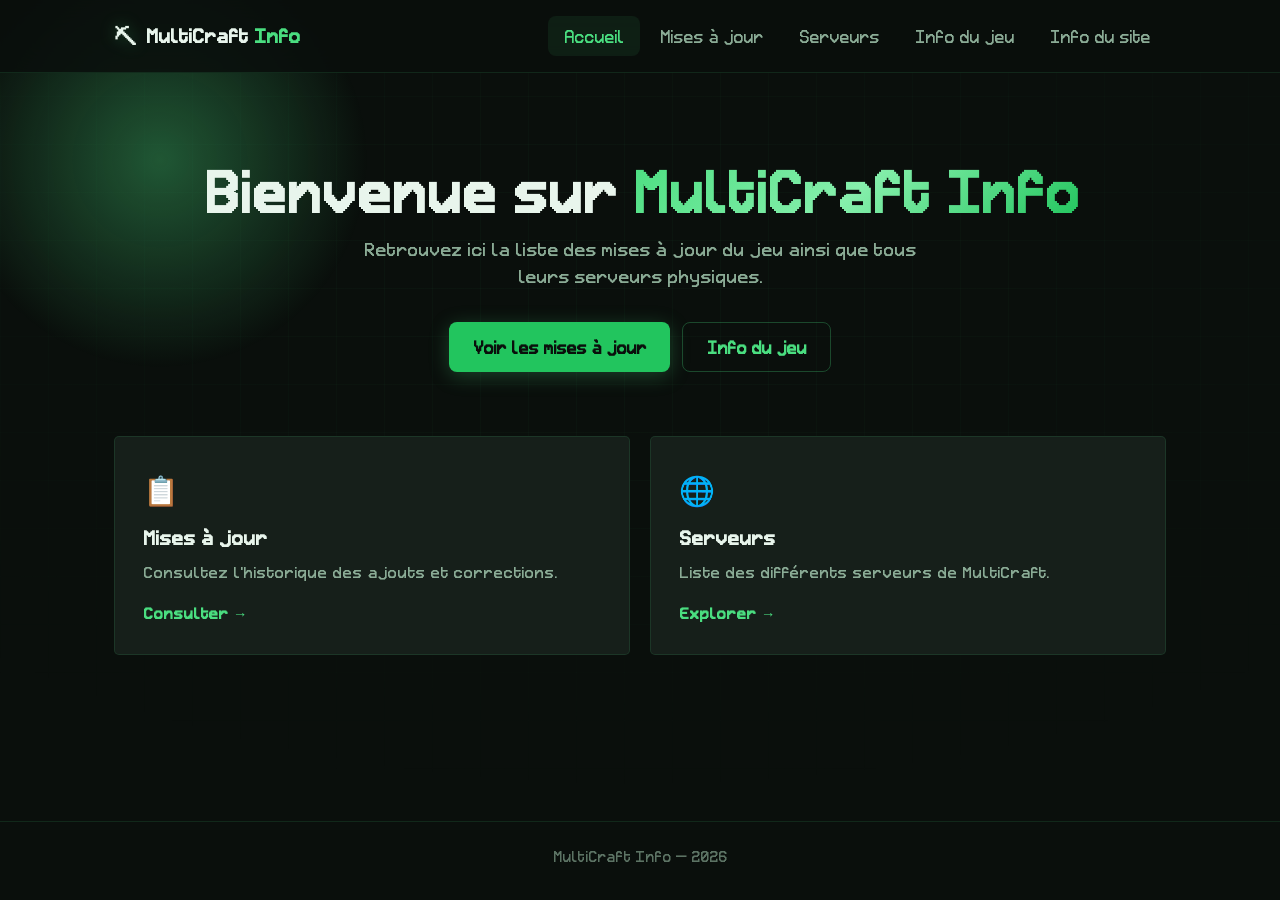
==== index.html @ 7feee613 "Update index.html" ====
<!DOCTYPE html>
<html lang="fr">
<head>
  <meta charset="UTF-8">
  <meta name="viewport" content="width=device-width, initial-scale=1.0">
  <meta name="description" content="MultiCraft Info — Actualités, mises à jour et informations sur les serveurs MultiCraft.">
  <title>MultiCraft Info</title>
  <link rel="stylesheet" href="style.css">
</head>
<body>
  <div id="cursor-halo" aria-hidden="true"></div>
  <div class="grid-bg" aria-hidden="true"></div>

  <header class="site-header">
    <div class="header-inner">
      <a href="#accueil" class="logo" data-nav="accueil">
        <span class="logo-icon">⛏</span>
        <span class="logo-text">MultiCraft <em>Info</em></span>
      </a>
      <button class="nav-toggle" aria-label="Ouvrir le menu" aria-expanded="false">
        <span></span>
        <span></span>
        <span></span>
      </button>
      <nav class="main-nav">
        <a href="#accueil" class="nav-link active" data-nav="accueil">Accueil</a>
        <a href="#mises-a-jour" class="nav-link" data-nav="mises-a-jour">Mises à jour</a>
        <a href="#serveurs" class="nav-link" data-nav="serveurs">Serveurs</a>
        <a href="#info-du-jeu" class="nav-link" data-nav="info-du-jeu">Info du jeu</a>
        <a href="#info-du-site" class="nav-link" data-nav="info-du-site">Info du site</a>
      </nav>
    </div>
  </header>

  <main id="app">
    <!-- Accueil -->
    <section id="page-accueil" class="page active">
      <div class="hero">
        <h1>Bienvenue sur <span class="gradient-text">MultiCraft Info</span></h1>
        <p class="hero-subtitle">
         Retrouvez ici la liste des mises à jour du jeu ainsi que tous leurs serveurs physiques.
        </p>
        <div class="hero-actions">
          <a href="#mises-a-jour" class="btn btn-primary" data-nav="mises-a-jour">Voir les mises à jour</a>
          <a href="#info-du-jeu" class="btn btn-ghost" data-nav="info-du-jeu">Info du jeu</a>
        </div>
      </div>

      <div class="cards-grid">
        <article class="info-card">
          <div class="card-icon">📋</div>
          <h2>Mises à jour</h2>
          <p>Consultez l'historique des ajouts et corrections.</p>
          <a href="#mises-a-jour" class="card-link" data-nav="mises-a-jour">Consulter →</a>
        </article>
        <article class="info-card">
          <div class="card-icon">🌐</div>
          <h2>Serveurs</h2>
          <p>Liste des différents serveurs de MultiCraft.</p>
          <a href="#serveurs" class="card-link" data-nav="serveurs">Explorer →</a>
        </article>
      </div>
    </section>

    <!-- Mises à jour -->
    <section id="page-mises-a-jour" class="page">
      <div class="page-header">
        <h1>Mises à jour</h1>
        <p>Les dernières nouveautés du jeu, classées de la plus récente à la plus ancienne.</p>
      </div>
      <div id="updates-container" class="updates-list">
        <div class="loading-state">
          <div class="spinner"></div>
          <p>Chargement des mises à jour…</p>
        </div>
      </div>
    </section>

   <!-- Serveurs -->
    <section id="page-serveurs" class="page">
      <div class="page-header">
        <h1>Serveurs</h1>
        <p>Liste des serveurs en direct. Trouvez un serveur et rejoignez-le en un clic.</p>
      </div>

      <div class="servers-toolbar">
        <label class="search-bar" for="server-search">
          <span class="search-icon" aria-hidden="true">🔍</span>
          <input type="search" id="server-search" placeholder="Rechercher un serveur…" aria-label="Rechercher un serveur">
        </label>
        <span id="servers-count" class="servers-count"></span>
      </div>

      <div id="servers-container" class="servers-grid">
        <div class="loading-state">
          <div class="spinner"></div>
          <p>Chargement des serveurs…</p>
        </div>
      </div>
    </section>

   <!-- Info du site -->
    <section id="page-info-du-site" class="page">
      <div class="page-header">
        <h1>Info du site</h1>
        <p>Ce site web a été créé par <a href="https://github.com/NattMath22">Aurelmattnath</a> et <a href="https://github.com/lulu76450">Lucas76</a>.</p>
<p>Le code source du site est disponible <a href="https://github.com/NattMath22/multicraft-info">ici</a>.</p>
<p>Nous ne sommes pas affiliés à MultiCraft</p>
<p>Version 1.0</p>
      </div>
    </section>

    <!-- Info du jeu -->
    <section id="page-info-du-jeu" class="page">
      <div class="page-header">
        <h1>Info du jeu</h1>
        <p>Liste des serveurs physiques de MultiCraft.</p>
      </div>
      <div id="datacenters-container" class="datacenters-grid"></div>
    </section>
  </main>

  <footer class="site-footer">
    <p>MultiCraft Info — <span id="footer-year"></span></p>
  </footer>

  <!-- Pop-up code d'invitation -->
  <div id="server-modal" class="modal-overlay" hidden>
    <div class="modal-box" role="dialog" aria-modal="true" aria-labelledby="modal-server-name">
      <button type="button" class="modal-close" id="modal-close-btn" aria-label="Fermer">✕</button>
      <p class="modal-eyebrow">Rejoindre</p>
      <h2 id="modal-server-name">Serveur</h2>
      <p class="modal-label">Code d'invitation</p>
      <div class="modal-code-row">
        <code id="modal-code" class="modal-code"></code>
        <button type="button" id="modal-copy-btn" class="btn btn-primary btn-copy">Copier</button>
      </div>
      <button type="button" id="modal-close-btn-2" class="btn btn-ghost modal-close-bottom">Fermer</button>
    </div>
  </div>

  <script src="script.js"></script>
</body>
</html>
---- style.css ----
/* Chargement de la police personnalisée */
@font-face {
  font-family: 'MultiCraftFont';
  src: url('MultiCraftFont.ttf') format('truetype');
  font-weight: normal;
  font-style: normal;
}

/* ── Variables ── */
:root {
  --bg-deep: #0a0f0c;
  --bg-surface: #111916;
  --bg-card: #161f1a;
  --bg-card-hover: #1a2620;
  --border: rgba(74, 222, 128, 0.12);
  --border-strong: rgba(74, 222, 128, 0.28);
  --green: #4ade80;
  --green-dim: #22c55e;
  --green-glow: rgba(74, 222, 128, 0.35);
  --green-muted: rgba(74, 222, 128, 0.55);
  --text: #e8f5ec;
  --text-muted: #8aab95;
  --text-dim: #5c7364;
  --radius: 5px;
  --radius-sm: 8px;
  --header-h: 72px;
  --font: 'MultiCraftFont', sans-serif;
  --mono: 'MultiCraftFont', monospace;
  --transition: 0.3s cubic-bezier(0.4, 0, 0.2, 1);
}

*, *::before, *::after { box-sizing: border-box; margin: 0; padding: 0; }

html {
  scroll-behavior: smooth;
  -webkit-font-smoothing: antialiased;
}

body {
  font-family: var(--font);
  background: var(--bg-deep);
  color: var(--text);
  min-height: 100vh;
  line-height: 1.6;
  overflow-x: hidden;
}

/* ── Cursor halo (desktop only) ── */
#cursor-halo {
  position: fixed;
  width: 420px;
  height: 420px;
  border-radius: 50%;
  pointer-events: none;
  z-index: 0;
  background: radial-gradient(circle, var(--green-glow) 0%, transparent 70%);
  transform: translate(-50%, -50%);
  opacity: 0;
  transition: opacity 0.5s ease;
  will-change: transform;
}

body.cursor-active #cursor-halo {
  opacity: 1;
}

.grid-bg {
  position: fixed;
  inset: 0;
  z-index: 0;
  background-image:
    linear-gradient(rgba(74, 222, 128, 0.03) 1px, transparent 1px),
    linear-gradient(90deg, rgba(74, 222, 128, 0.03) 1px, transparent 1px);
  background-size: 48px 48px;
  mask-image: radial-gradient(ellipse 80% 60% at 50% 30%, black 20%, transparent 100%);
  pointer-events: none;
}

/* ── Header ── */
.site-header {
  position: sticky;
  top: 0;
  z-index: 100;
  background: rgba(10, 15, 12, 0.85);
  backdrop-filter: blur(16px);
  -webkit-backdrop-filter: blur(16px);
  border-bottom: 1px solid var(--border);
}

.header-inner {
  max-width: 1100px;
  margin: 0 auto;
  padding: 0 1.5rem;
  height: var(--header-h);
  display: flex;
  align-items: center;
  justify-content: space-between;
  gap: 1rem;
}

.logo {
  display: flex;
  align-items: center;
  gap: 0.6rem;
  text-decoration: none;
  color: var(--text);
  font-weight: 600;
  font-size: 1.15rem;
  transition: color var(--transition);
}

.logo:hover { color: var(--green); }

.logo-icon {
  font-size: 1.4rem;
  filter: drop-shadow(0 0 8px var(--green-glow));
}

.logo em {
  font-style: normal;
  color: var(--green);
}

/* ── Navigation ── */
.nav-toggle {
  display: none;
  flex-direction: column;
  gap: 5px;
  background: none;
  border: 1px solid var(--border);
  border-radius: var(--radius-sm);
  padding: 0.55rem 0.6rem;
  cursor: pointer;
}

.nav-toggle span {
  display: block;
  width: 22px;
  height: 2px;
  background: var(--green);
  border-radius: 2px;
  transition: var(--transition);
}

.main-nav {
  display: flex;
  gap: 0.25rem;
}

.nav-link {
  padding: 0.5rem 1rem;
  border-radius: var(--radius-sm);
  text-decoration: none;
  color: var(--text-muted);
  font-weight: 500;
  font-size: 0.95rem;
  transition: color var(--transition), background var(--transition);
}

.nav-link:hover,
.nav-link.active {
  color: var(--green);
  background: rgba(74, 222, 128, 0.08);
}

/* ── Main layout ── */
#app {
  position: relative;
  z-index: 1;
  max-width: 1100px;
  margin: 0 auto;
  padding: 2.5rem 1.5rem 4rem;
  min-height: calc(100vh - var(--header-h) - 80px);
}

.page {
  display: none;
  animation: fadeIn 0.45s ease forwards;
}

.page.active { display: block; }

@keyframes fadeIn {
  from { opacity: 0; transform: translateY(12px); }
  to   { opacity: 1; transform: translateY(0); }
}

/* ── Hero ── */
.hero {
  text-align: center;
  padding: 3rem 0 4rem;
}

.hero-badge {
  display: inline-block;
  padding: 0.35rem 1rem;
  border-radius: 999px;
  border: 1px solid var(--border-strong);
  background: rgba(74, 222, 128, 0.06);
  color: var(--green-muted);
  font-size: 0.85rem;
  font-weight: 500;
  margin-bottom: 1.5rem;
  letter-spacing: 0.02em;
}

.hero h1 {
  font-size: clamp(2rem, 5vw, 3.2rem);
  font-weight: 700;
  line-height: 1.15;
  margin-bottom: 1rem;
}

.gradient-text {
  background: linear-gradient(135deg, var(--green) 0%, #86efac 50%, var(--green-dim) 100%);
  -webkit-background-clip: text;
  -webkit-text-fill-color: transparent;
  background-clip: text;
}

.hero-subtitle {
  max-width: 560px;
  margin: 0 auto 2rem;
  color: var(--text-muted);
  font-size: 1.05rem;
}

.hero-actions {
  display: flex;
  gap: 0.75rem;
  justify-content: center;
  flex-wrap: wrap;
}

.btn {
  display: inline-flex;
  align-items: center;
  padding: 0.75rem 1.5rem;
  border-radius: var(--radius-sm);
  font-family: var(--font);
  font-weight: 600;
  font-size: 0.95rem;
  text-decoration: none;
  cursor: pointer;
  border: none;
  transition: transform var(--transition), box-shadow var(--transition), background var(--transition);
}

.btn:hover { transform: translateY(-2px); }

.btn-primary {
  background: var(--green-dim);
  color: var(--bg-deep);
  box-shadow: 0 4px 20px rgba(74, 222, 128, 0.25);
}

.btn-primary:hover {
  background: var(--green);
  box-shadow: 0 6px 28px rgba(74, 222, 128, 0.35);
}

.btn-ghost {
  background: transparent;
  color: var(--green);
  border: 1px solid var(--border-strong);
}

.btn-ghost:hover {
  background: rgba(74, 222, 128, 0.08);
}

/* ── Cards grid ── */
.cards-grid {
  display: grid;
  grid-template-columns: repeat(auto-fit, minmax(260px, 1fr));
  gap: 1.25rem;
}

.info-card {
  background: var(--bg-card);
  border: 1px solid var(--border);
  border-radius: var(--radius);
  padding: 1.75rem;
  transition: border-color var(--transition), transform var(--transition), background var(--transition);
}

.info-card:hover {
  border-color: var(--border-strong);
  background: var(--bg-card-hover);
  transform: translateY(-4px);
}

.card-icon {
  font-size: 1.8rem;
  margin-bottom: 0.75rem;
}

.info-card h2 {
  font-size: 1.15rem;
  margin-bottom: 0.5rem;
}

.info-card p {
  color: var(--text-muted);
  font-size: 0.92rem;
  margin-bottom: 1rem;
}

.card-link {
  color: var(--green);
  text-decoration: none;
  font-weight: 600;
  font-size: 0.9rem;
  transition: color var(--transition);
}

.card-link:hover { color: #86efac; }
.card-link.muted { color: var(--text-dim); cursor: default; }

/* ── Page headers ── */
.page-header {
  margin-bottom: 2.5rem;
}

.page-header h1 {
  font-size: clamp(1.8rem, 4vw, 2.4rem);
  margin-bottom: 0.5rem;
}

.page-header p {
  color: var(--text-muted);
  font-size: 1.05rem;
}

/* ── Updates ── */
.updates-list {
  display: flex;
  flex-direction: column;
  gap: 2rem;
}

.update-post {
  background: var(--bg-card);
  border: 1px solid var(--border);
  border-radius: var(--radius);
  overflow: hidden;
  transition: border-color var(--transition);
}

.update-post:hover { border-color: var(--border-strong); }

.update-header {
  padding: 1.5rem 1.75rem 0;
}

.update-date {
  font-family: var(--mono);
  font-size: 0.8rem;
  color: var(--green-muted);
  letter-spacing: 0.04em;
  text-transform: uppercase;
}

.update-title {
  font-size: 1.5rem;
  font-weight: 600;
  margin: 0.4rem 0 0;
  line-height: 1.3;
}

.update-body {
  padding: 1.25rem 1.75rem;
  color: var(--text-muted);
  line-height: 1.75;
}

.update-body h2,
.update-body h3 {
  color: var(--text);
  margin: 1.5rem 0 0.75rem;
}

.update-body h2 { font-size: 1.2rem; }
.update-body h3 { font-size: 1.05rem; }

.update-body p { margin-bottom: 1rem; }

.update-body ul,
.update-body ol {
  margin: 0 0 1rem 1.5rem;
}

.update-body li { margin-bottom: 0.35rem; }

.update-body a {
  color: var(--green);
  text-decoration: underline;
  text-underline-offset: 3px;
}

.update-body code {
  font-family: var(--mono);
  font-size: 0.85em;
  background: rgba(74, 222, 128, 0.1);
  padding: 0.15em 0.45em;
  border-radius: 4px;
  color: var(--green);
}

.update-body pre {
  background: var(--bg-surface);
  border: 1px solid var(--border);
  border-radius: var(--radius-sm);
  padding: 1rem;
  overflow-x: auto;
  margin-bottom: 1rem;
}

.update-body pre code {
  background: none;
  padding: 0;
}

.update-body blockquote {
  border-left: 3px solid var(--green-dim);
  padding-left: 1rem;
  margin: 1rem 0;
  color: var(--text-dim);
  font-style: italic;
}

.update-body hr {
  border: none;
  border-top: 1px solid var(--border);
  margin: 1.5rem 0;
}

.update-images {
  padding: 0 1.75rem 1.75rem;
  display: grid;
  grid-template-columns: repeat(auto-fit, minmax(220px, 1fr));
  gap: 1rem;
}

.update-images img {
  width: 100%;
  border-radius: var(--radius-sm);
  border: 1px solid var(--border);
  object-fit: cover;
  transition: transform var(--transition), box-shadow var(--transition);
  cursor: zoom-in;
}

.update-images img:hover {
  transform: scale(1.02);
  box-shadow: 0 8px 32px rgba(0, 0, 0, 0.4);
}

.loading-state,
.empty-state,
.error-state {
  text-align: center;
  padding: 3rem 1rem;
  color: var(--text-muted);
}

.spinner {
  width: 36px;
  height: 36px;
  border: 3px solid var(--border);
  border-top-color: var(--green);
  border-radius: 50%;
  margin: 0 auto 1rem;
  animation: spin 0.8s linear infinite;
}

@keyframes spin { to { transform: rotate(360deg); } }

/* ── Datacenters ── */
.datacenters-grid {
  display: grid;
  grid-template-columns: repeat(auto-fill, minmax(300px, 1fr));
  gap: 1.25rem;
}

.dc-card {
  background: var(--bg-card);
  border: 1px solid var(--border);
  border-radius: var(--radius);
  padding: 1.5rem;
  transition: border-color var(--transition), transform var(--transition);
  animation: slideUp 0.5s ease backwards;
}

.dc-card:hover {
  border-color: var(--border-strong);
  transform: translateY(-3px);
}

@keyframes slideUp {
  from { opacity: 0; transform: translateY(16px); }
  to   { opacity: 1; transform: translateY(0); }
}

.dc-card:nth-child(1) { animation-delay: 0.05s; }
.dc-card:nth-child(2) { animation-delay: 0.1s; }
.dc-card:nth-child(3) { animation-delay: 0.15s; }
.dc-card:nth-child(4) { animation-delay: 0.2s; }
.dc-card:nth-child(5) { animation-delay: 0.25s; }
.dc-card:nth-child(6) { animation-delay: 0.3s; }
.dc-card:nth-child(7) { animation-delay: 0.35s; }
.dc-card:nth-child(8) { animation-delay: 0.4s; }
.dc-card:nth-child(9) { animation-delay: 0.45s; }

.dc-header {
  display: flex;
  align-items: center;
  justify-content: space-between;
  margin-bottom: 1rem;
}

.dc-name {
  font-family: var(--mono);
  font-size: 0.95rem;
  color: var(--green);
  font-weight: 600;
}

.dc-status {
  font-size: 0.75rem;
  padding: 0.2rem 0.6rem;
  border-radius: 999px;
  background: rgba(74, 222, 128, 0.12);
  color: var(--green);
  font-weight: 600;
}

.dc-details {
  display: flex;
  flex-direction: column;
  gap: 0.5rem;
}

.dc-row {
  display: flex;
  gap: 0.5rem;
  font-size: 0.9rem;
}

.dc-label {
  color: var(--text-dim);
  min-width: 90px;
  flex-shrink: 0;
}

.dc-value {
  color: var(--text-muted);
}

/* ── Footer ── */
.site-footer {
  position: relative;
  z-index: 1;
  text-align: center;
  padding: 1.5rem;
  border-top: 1px solid var(--border);
  color: var(--text-dim);
  font-size: 0.85rem;
}

/* ── Lightbox ── */
.lightbox {
  position: fixed;
  inset: 0;
  z-index: 200;
  background: rgba(0, 0, 0, 0.92);
  display: flex;
  align-items: center;
  justify-content: center;
  padding: 1.5rem;
  cursor: zoom-out;
  animation: fadeIn 0.25s ease;
}

.lightbox img {
  max-width: 95vw;
  max-height: 90vh;
  border-radius: var(--radius-sm);
  box-shadow: 0 0 60px rgba(74, 222, 128, 0.15);
}

/* ── Responsive ── */
@media (max-width: 768px) {
  .nav-toggle { display: flex; }

  .main-nav {
    position: fixed;
    top: var(--header-h);
    left: 0;
    right: 0;
    flex-direction: column;
    background: rgba(10, 15, 12, 0.97);
    backdrop-filter: blur(16px);
    border-bottom: 1px solid var(--border);
    padding: 1rem;
    transform: translateY(-110%);
    opacity: 0;
    transition: transform var(--transition), opacity var(--transition);
    pointer-events: none;
  }

  .main-nav.open {
    transform: translateY(0);
    opacity: 1;
    pointer-events: auto;
  }

  .nav-link {
    padding: 0.85rem 1rem;
    font-size: 1rem;
  }

  .nav-toggle.open span:nth-child(1) { transform: rotate(45deg) translate(5px, 5px); }
  .nav-toggle.open span:nth-child(2) { opacity: 0; }
  .nav-toggle.open span:nth-child(3) { transform: rotate(-45deg) translate(5px, -5px); }

  .hero { padding: 2rem 0 3rem; }

  #app { padding: 1.5rem 1rem 3rem; }

  .update-header,
  .update-body { padding-left: 1.25rem; padding-right: 1.25rem; }

  .update-images { padding: 0 1.25rem 1.25rem; }

  .datacenters-grid { grid-template-columns: 1fr; }
}

@media (hover: none), (pointer: coarse) {
  #cursor-halo { display: none; }
}

@media (prefers-reduced-motion: reduce) {
  *, *::before, *::after {
    animation-duration: 0.01ms !important;
    transition-duration: 0.01ms !important;
  }
  #cursor-halo { display: none; }
}
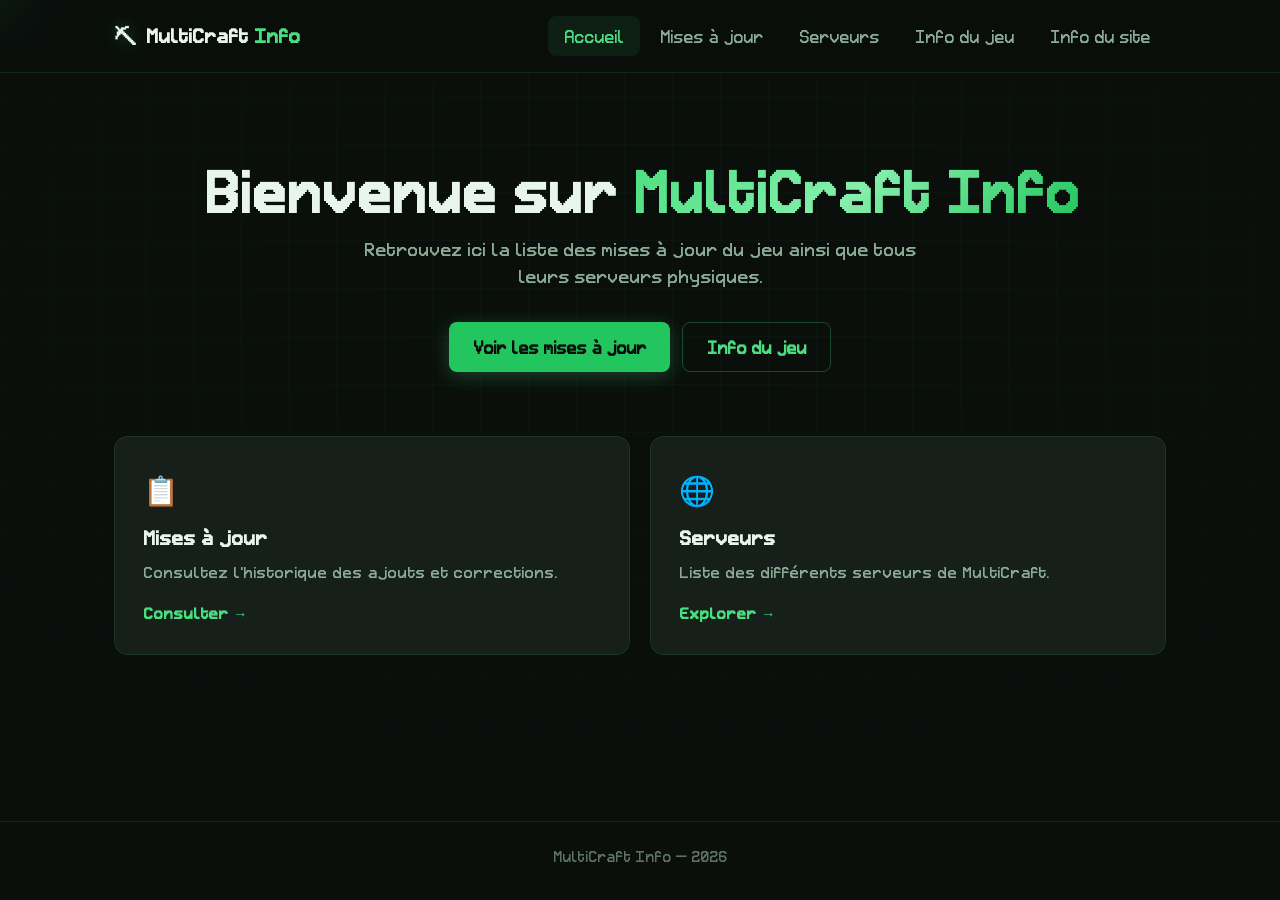
==== commit 68b55216: "responsive responsive ajouté" ====
--- a/index.html
+++ b/index.html
@@ -1,12 +1,15 @@
 <!DOCTYPE html>
 <html lang="fr">
+
 <head>
   <meta charset="UTF-8">
   <meta name="viewport" content="width=device-width, initial-scale=1.0">
-  <meta name="description" content="MultiCraft Info — Actualités, mises à jour et informations sur les serveurs MultiCraft.">
+  <meta name="description"
+    content="MultiCraft Info — Actualités, mises à jour et informations sur les serveurs MultiCraft.">
   <title>MultiCraft Info</title>
   <link rel="stylesheet" href="style.css">
 </head>
+
 <body>
   <div id="cursor-halo" aria-hidden="true"></div>
   <div class="grid-bg" aria-hidden="true"></div>
@@ -38,7 +41,7 @@
       <div class="hero">
         <h1>Bienvenue sur <span class="gradient-text">MultiCraft Info</span></h1>
         <p class="hero-subtitle">
-         Retrouvez ici la liste des mises à jour du jeu ainsi que tous leurs serveurs physiques.
+          Retrouvez ici la liste des mises à jour du jeu ainsi que tous leurs serveurs physiques.
         </p>
         <div class="hero-actions">
           <a href="#mises-a-jour" class="btn btn-primary" data-nav="mises-a-jour">Voir les mises à jour</a>
@@ -76,7 +79,7 @@
       </div>
     </section>
 
-   <!-- Serveurs -->
+    <!-- Serveurs -->
     <section id="page-serveurs" class="page">
       <div class="page-header">
         <h1>Serveurs</h1>
@@ -86,8 +89,22 @@
       <div class="servers-toolbar">
         <label class="search-bar" for="server-search">
           <span class="search-icon" aria-hidden="true">🔍</span>
-          <input type="search" id="server-search" placeholder="Rechercher un serveur…" aria-label="Rechercher un serveur">
+          <input type="search" id="server-search" placeholder="Rechercher un serveur…"
+            aria-label="Rechercher un serveur">
         </label>
+
+        <!-- Filtres -->
+        <div class="filters-group">
+          <select id="sort-players" class="filter-select" aria-label="Trier par nombre de joueurs">
+            <option value="desc">Joueurs ↓</option>
+            <option value="asc">Joueurs ↑</option>
+          </select>
+
+          <select id="filter-country" class="filter-select" aria-label="Filtrer par pays">
+            <option value="all">🌍 Tous les pays</option>
+          </select>
+        </div>
+
         <span id="servers-count" class="servers-count"></span>
       </div>
 
@@ -99,14 +116,17 @@
       </div>
     </section>
 
-   <!-- Info du site -->
+    <!-- Info du site -->
     <section id="page-info-du-site" class="page">
       <div class="page-header">
         <h1>Info du site</h1>
-        <p>Ce site web a été créé par <a href="https://github.com/NattMath22">Aurelmattnath</a> et <a href="https://github.com/lulu76450">Lucas76</a>.</p>
-<p>Le code source du site est disponible <a href="https://github.com/NattMath22/multicraft-info">ici</a>.</p>
-<p>Nous ne sommes pas affiliés à MultiCraft</p>
-<p>Version 1.0</p>
+        <div class="info-site-content">
+          <p>Ce site web a été créé par <a href="https://github.com/NattMath22">Aurelmattnath</a> et <a
+              href="https://github.com/lulu76450">Lucas76</a>.</p>
+          <p>Le code source du site est disponible <a href="https://github.com/NattMath22/multicraft-info">ici</a>.</p>
+          <p>Nous ne sommes pas affiliés à MultiCraft</p>
+          <p>Version 1.0</p>
+        </div>
       </div>
     </section>
 
@@ -128,17 +148,28 @@
   <div id="server-modal" class="modal-overlay" hidden>
     <div class="modal-box" role="dialog" aria-modal="true" aria-labelledby="modal-server-name">
       <button type="button" class="modal-close" id="modal-close-btn" aria-label="Fermer">✕</button>
-      <p class="modal-eyebrow">Rejoindre</p>
+      <p class="modal-eyebrow">Informations du serveur</p>
       <h2 id="modal-server-name">Serveur</h2>
+
+      <!-- Conteneur pour les détails -->
+      <div class="modal-body">
+        <!-- Rempli dynamiquement par JavaScript -->
+      </div>
+
       <p class="modal-label">Code d'invitation</p>
       <div class="modal-code-row">
         <code id="modal-code" class="modal-code"></code>
         <button type="button" id="modal-copy-btn" class="btn btn-primary btn-copy">Copier</button>
       </div>
-      <button type="button" id="modal-close-btn-2" class="btn btn-ghost modal-close-bottom">Fermer</button>
+
+      <div class="modal-actions">
+        <button type="button" id="modal-share-btn" class="btn btn-ghost">🔗 Partager</button>
+        <button type="button" id="modal-close-btn-2" class="btn btn-ghost modal-close-bottom">Fermer</button>
+      </div>
     </div>
   </div>
 
   <script src="script.js"></script>
 </body>
-</html>
+
+</html>
--- a/style.css
+++ b/style.css
@@ -1,4 +1,3 @@
-/* Chargement de la police personnalisée */
 @font-face {
   font-family: 'MultiCraftFont';
   src: url('MultiCraftFont.ttf') format('truetype');
@@ -6,7 +5,6 @@
   font-style: normal;
 }
 
-/* ── Variables ── */
 :root {
   --bg-deep: #0a0f0c;
   --bg-surface: #111916;
@@ -21,7 +19,7 @@
   --text: #e8f5ec;
   --text-muted: #8aab95;
   --text-dim: #5c7364;
-  --radius: 5px;
+  --radius: 14px;
   --radius-sm: 8px;
   --header-h: 72px;
   --font: 'MultiCraftFont', sans-serif;
@@ -29,7 +27,13 @@
   --transition: 0.3s cubic-bezier(0.4, 0, 0.2, 1);
 }
 
-*, *::before, *::after { box-sizing: border-box; margin: 0; padding: 0; }
+*,
+*::before,
+*::after {
+  box-sizing: border-box;
+  margin: 0;
+  padding: 0;
+}
 
 html {
   scroll-behavior: smooth;
@@ -45,16 +49,15 @@
   overflow-x: hidden;
 }
 
-/* ── Cursor halo (desktop only) ── */
 #cursor-halo {
   position: fixed;
-  width: 420px;
-  height: 420px;
+  width: 100px;
+  height: 100px;
   border-radius: 50%;
   pointer-events: none;
   z-index: 0;
   background: radial-gradient(circle, var(--green-glow) 0%, transparent 70%);
-  transform: translate(-50%, -50%);
+  transform: none;
   opacity: 0;
   transition: opacity 0.5s ease;
   will-change: transform;
@@ -76,7 +79,6 @@
   pointer-events: none;
 }
 
-/* ── Header ── */
 .site-header {
   position: sticky;
   top: 0;
@@ -107,9 +109,12 @@
   font-weight: 600;
   font-size: 1.15rem;
   transition: color var(--transition);
-}
-
-.logo:hover { color: var(--green); }
+  flex-shrink: 0;
+}
+
+.logo:hover {
+  color: var(--green);
+}
 
 .logo-icon {
   font-size: 1.4rem;
@@ -121,7 +126,6 @@
   color: var(--green);
 }
 
-/* ── Navigation ── */
 .nav-toggle {
   display: none;
   flex-direction: column;
@@ -155,6 +159,7 @@
   font-weight: 500;
   font-size: 0.95rem;
   transition: color var(--transition), background var(--transition);
+  white-space: nowrap;
 }
 
 .nav-link:hover,
@@ -163,7 +168,6 @@
   background: rgba(74, 222, 128, 0.08);
 }
 
-/* ── Main layout ── */
 #app {
   position: relative;
   z-index: 1;
@@ -178,14 +182,22 @@
   animation: fadeIn 0.45s ease forwards;
 }
 
-.page.active { display: block; }
+.page.active {
+  display: block;
+}
 
 @keyframes fadeIn {
-  from { opacity: 0; transform: translateY(12px); }
-  to   { opacity: 1; transform: translateY(0); }
-}
-
-/* ── Hero ── */
+  from {
+    opacity: 0;
+    transform: translateY(12px);
+  }
+
+  to {
+    opacity: 1;
+    transform: translateY(0);
+  }
+}
+
 .hero {
   text-align: center;
   padding: 3rem 0 4rem;
@@ -235,6 +247,7 @@
 .btn {
   display: inline-flex;
   align-items: center;
+  justify-content: center;
   padding: 0.75rem 1.5rem;
   border-radius: var(--radius-sm);
   font-family: var(--font);
@@ -244,9 +257,12 @@
   cursor: pointer;
   border: none;
   transition: transform var(--transition), box-shadow var(--transition), background var(--transition);
-}
-
-.btn:hover { transform: translateY(-2px); }
+  text-align: center;
+}
+
+.btn:hover {
+  transform: translateY(-2px);
+}
 
 .btn-primary {
   background: var(--green-dim);
@@ -269,7 +285,6 @@
   background: rgba(74, 222, 128, 0.08);
 }
 
-/* ── Cards grid ── */
 .cards-grid {
   display: grid;
   grid-template-columns: repeat(auto-fit, minmax(260px, 1fr));
@@ -314,10 +329,15 @@
   transition: color var(--transition);
 }
 
-.card-link:hover { color: #86efac; }
-.card-link.muted { color: var(--text-dim); cursor: default; }
-
-/* ── Page headers ── */
+.card-link:hover {
+  color: #86efac;
+}
+
+.card-link.muted {
+  color: var(--text-dim);
+  cursor: default;
+}
+
 .page-header {
   margin-bottom: 2.5rem;
 }
@@ -332,7 +352,32 @@
   font-size: 1.05rem;
 }
 
-/* ── Updates ── */
+.info-site-content {
+  max-width: 600px;
+  margin: 0 auto;
+  text-align: center;
+  background: var(--bg-card);
+  border: 1px solid var(--border);
+  border-radius: var(--radius);
+  padding: 2rem;
+}
+
+.info-site-content p {
+  color: var(--text-muted);
+  font-size: 1.05rem;
+  margin-bottom: 0.75rem;
+}
+
+.info-site-content a {
+  color: var(--green);
+  text-decoration: underline;
+  text-underline-offset: 3px;
+}
+
+.info-site-content a:hover {
+  color: #86efac;
+}
+
 .updates-list {
   display: flex;
   flex-direction: column;
@@ -347,7 +392,9 @@
   transition: border-color var(--transition);
 }
 
-.update-post:hover { border-color: var(--border-strong); }
+.update-post:hover {
+  border-color: var(--border-strong);
+}
 
 .update-header {
   padding: 1.5rem 1.75rem 0;
@@ -372,6 +419,8 @@
   padding: 1.25rem 1.75rem;
   color: var(--text-muted);
   line-height: 1.75;
+  overflow-wrap: break-word;
+  word-wrap: break-word;
 }
 
 .update-body h2,
@@ -380,22 +429,32 @@
   margin: 1.5rem 0 0.75rem;
 }
 
-.update-body h2 { font-size: 1.2rem; }
-.update-body h3 { font-size: 1.05rem; }
-
-.update-body p { margin-bottom: 1rem; }
+.update-body h2 {
+  font-size: 1.2rem;
+}
+
+.update-body h3 {
+  font-size: 1.05rem;
+}
+
+.update-body p {
+  margin-bottom: 1rem;
+}
 
 .update-body ul,
 .update-body ol {
   margin: 0 0 1rem 1.5rem;
 }
 
-.update-body li { margin-bottom: 0.35rem; }
+.update-body li {
+  margin-bottom: 0.35rem;
+}
 
 .update-body a {
   color: var(--green);
   text-decoration: underline;
   text-underline-offset: 3px;
+  word-break: break-word;
 }
 
 .update-body code {
@@ -405,6 +464,7 @@
   padding: 0.15em 0.45em;
   border-radius: 4px;
   color: var(--green);
+  word-break: break-word;
 }
 
 .update-body pre {
@@ -414,11 +474,14 @@
   padding: 1rem;
   overflow-x: auto;
   margin-bottom: 1rem;
+  max-width: 100%;
 }
 
 .update-body pre code {
   background: none;
   padding: 0;
+  white-space: pre-wrap;
+  word-break: break-word;
 }
 
 .update-body blockquote {
@@ -444,6 +507,7 @@
 
 .update-images img {
   width: 100%;
+  height: auto;
   border-radius: var(--radius-sm);
   border: 1px solid var(--border);
   object-fit: cover;
@@ -474,12 +538,15 @@
   animation: spin 0.8s linear infinite;
 }
 
-@keyframes spin { to { transform: rotate(360deg); } }
-
-/* ── Datacenters ── */
+@keyframes spin {
+  to {
+    transform: rotate(360deg);
+  }
+}
+
 .datacenters-grid {
   display: grid;
-  grid-template-columns: repeat(auto-fill, minmax(300px, 1fr));
+  grid-template-columns: repeat(auto-fill, minmax(280px, 1fr));
   gap: 1.25rem;
 }
 
@@ -498,25 +565,60 @@
 }
 
 @keyframes slideUp {
-  from { opacity: 0; transform: translateY(16px); }
-  to   { opacity: 1; transform: translateY(0); }
-}
-
-.dc-card:nth-child(1) { animation-delay: 0.05s; }
-.dc-card:nth-child(2) { animation-delay: 0.1s; }
-.dc-card:nth-child(3) { animation-delay: 0.15s; }
-.dc-card:nth-child(4) { animation-delay: 0.2s; }
-.dc-card:nth-child(5) { animation-delay: 0.25s; }
-.dc-card:nth-child(6) { animation-delay: 0.3s; }
-.dc-card:nth-child(7) { animation-delay: 0.35s; }
-.dc-card:nth-child(8) { animation-delay: 0.4s; }
-.dc-card:nth-child(9) { animation-delay: 0.45s; }
+  from {
+    opacity: 0;
+    transform: translateY(16px);
+  }
+
+  to {
+    opacity: 1;
+    transform: translateY(0);
+  }
+}
+
+.dc-card:nth-child(1) {
+  animation-delay: 0.05s;
+}
+
+.dc-card:nth-child(2) {
+  animation-delay: 0.1s;
+}
+
+.dc-card:nth-child(3) {
+  animation-delay: 0.15s;
+}
+
+.dc-card:nth-child(4) {
+  animation-delay: 0.2s;
+}
+
+.dc-card:nth-child(5) {
+  animation-delay: 0.25s;
+}
+
+.dc-card:nth-child(6) {
+  animation-delay: 0.3s;
+}
+
+.dc-card:nth-child(7) {
+  animation-delay: 0.35s;
+}
+
+.dc-card:nth-child(8) {
+  animation-delay: 0.4s;
+}
+
+.dc-card:nth-child(9) {
+  animation-delay: 0.45s;
+}
 
 .dc-header {
   display: flex;
   align-items: center;
   justify-content: space-between;
   margin-bottom: 1rem;
+  flex-wrap: wrap;
+  gap: 0.5rem;
 }
 
 .dc-name {
@@ -524,6 +626,7 @@
   font-size: 0.95rem;
   color: var(--green);
   font-weight: 600;
+  word-break: break-word;
 }
 
 .dc-status {
@@ -545,6 +648,7 @@
   display: flex;
   gap: 0.5rem;
   font-size: 0.9rem;
+  flex-wrap: wrap;
 }
 
 .dc-label {
@@ -555,9 +659,395 @@
 
 .dc-value {
   color: var(--text-muted);
-}
-
-/* ── Footer ── */
+  word-break: break-word;
+}
+
+.servers-toolbar {
+  display: flex;
+  align-items: center;
+  gap: 1rem;
+  margin-bottom: 1.75rem;
+  flex-wrap: wrap;
+}
+
+.search-bar {
+  flex: 1;
+  min-width: 200px;
+  display: flex;
+  align-items: center;
+  gap: 0.65rem;
+  background: var(--bg-card);
+  border: 1px solid var(--border);
+  border-radius: 999px;
+  padding: 0.7rem 1.15rem;
+  transition: border-color var(--transition), box-shadow var(--transition);
+}
+
+.search-bar:focus-within {
+  border-color: var(--border-strong);
+  box-shadow: 0 0 0 3px rgba(74, 222, 128, 0.1);
+}
+
+.search-icon {
+  font-size: 0.95rem;
+  opacity: 0.7;
+  flex-shrink: 0;
+}
+
+.search-bar input {
+  flex: 1;
+  border: none;
+  outline: none;
+  background: none;
+  color: var(--text);
+  font-family: var(--font);
+  font-size: 0.95rem;
+  min-width: 0;
+}
+
+.search-bar input::placeholder {
+  color: var(--text-dim);
+}
+
+.servers-count {
+  color: var(--text-dim);
+  font-size: 0.85rem;
+  white-space: nowrap;
+  flex-shrink: 0;
+}
+
+.servers-grid {
+  display: grid;
+  grid-template-columns: repeat(auto-fill, minmax(280px, 1fr));
+  gap: 1.25rem;
+  align-items: stretch;
+}
+
+.server-card {
+  background: var(--bg-card);
+  border: 1px solid var(--border);
+  border-radius: var(--radius);
+  padding: 1.5rem;
+  display: flex;
+  flex-direction: column;
+  min-height: 270px;
+  transition: border-color var(--transition), transform var(--transition), background var(--transition);
+  animation: slideUp 0.45s ease backwards;
+}
+
+.server-card:hover {
+  border-color: var(--border-strong);
+  background: var(--bg-card-hover);
+  transform: translateY(-3px);
+}
+
+.server-card-head {
+  display: flex;
+  align-items: flex-start;
+  justify-content: space-between;
+  gap: 0.75rem;
+  margin-bottom: 0.5rem;
+}
+
+.server-name-wrapper {
+  display: flex;
+  flex-direction: column;
+  gap: 0.15rem;
+  flex: 1;
+  min-width: 0;
+}
+
+.server-name {
+  font-size: 1.05rem;
+  font-weight: 600;
+  line-height: 1.35;
+  display: -webkit-box;
+  -webkit-line-clamp: 2;
+  -webkit-box-orient: vertical;
+  overflow: hidden;
+  word-break: break-word;
+}
+
+.server-location {
+  font-size: 0.7rem;
+  color: var(--text-dim);
+  display: -webkit-box;
+  -webkit-line-clamp: 1;
+  -webkit-box-orient: vertical;
+  overflow: hidden;
+  word-break: break-word;
+}
+
+.server-players {
+  display: flex;
+  align-items: center;
+  gap: 0.4rem;
+  flex-shrink: 0;
+  background: rgba(74, 222, 128, 0.1);
+  color: var(--green);
+  font-family: var(--mono);
+  font-size: 0.78rem;
+  font-weight: 600;
+  padding: 0.3rem 0.65rem;
+  border-radius: 999px;
+  white-space: nowrap;
+}
+
+.server-players .dot {
+  width: 7px;
+  height: 7px;
+  border-radius: 50%;
+  background: var(--green);
+  box-shadow: 0 0 6px var(--green-glow);
+}
+
+.server-players.offline {
+  background: rgba(248, 113, 113, 0.1);
+  color: #f87171;
+}
+
+.server-players.offline .dot {
+  background: #f87171;
+  box-shadow: none;
+}
+
+.server-admin {
+  font-size: 0.75rem;
+  color: var(--green-muted);
+  margin-bottom: 0.5rem;
+  padding: 0.15rem 0.5rem;
+  background: rgba(74, 222, 128, 0.06);
+  border-radius: 999px;
+  display: inline-block;
+  width: fit-content;
+  max-width: 100%;
+  overflow: hidden;
+  text-overflow: ellipsis;
+  white-space: nowrap;
+}
+
+.server-desc {
+  color: var(--text-muted);
+  font-size: 0.88rem;
+  line-height: 1.6;
+  white-space: pre-line;
+  flex: 1;
+  overflow: hidden;
+  display: -webkit-box;
+  -webkit-line-clamp: 6;
+  -webkit-box-orient: vertical;
+  margin-bottom: 1.25rem;
+  word-break: break-word;
+}
+
+.server-actions {
+  display: flex;
+  gap: 0.6rem;
+  margin-top: auto;
+  flex-wrap: wrap;
+}
+
+.server-actions .btn {
+  flex: 1;
+  justify-content: center;
+  padding: 0.65rem 1rem;
+  font-size: 0.85rem;
+  white-space: nowrap;
+  min-width: 0;
+}
+
+.btn-discord {
+  background: #5865f2;
+  color: #fff;
+}
+
+.btn-discord:hover {
+  background: #4752c4;
+  box-shadow: 0 6px 20px rgba(88, 101, 242, 0.35);
+}
+
+.server-card:nth-child(1) {
+  animation-delay: 0.05s;
+}
+
+.server-card:nth-child(2) {
+  animation-delay: 0.1s;
+}
+
+.server-card:nth-child(3) {
+  animation-delay: 0.15s;
+}
+
+.server-card:nth-child(4) {
+  animation-delay: 0.2s;
+}
+
+.server-card:nth-child(5) {
+  animation-delay: 0.25s;
+}
+
+.server-card:nth-child(6) {
+  animation-delay: 0.3s;
+}
+
+.server-card:nth-child(7) {
+  animation-delay: 0.35s;
+}
+
+.server-card:nth-child(8) {
+  animation-delay: 0.4s;
+}
+
+.server-card:nth-child(9) {
+  animation-delay: 0.45s;
+}
+
+/* Styles pour les filtres */
+.filters-group {
+  display: flex;
+  gap: 0.5rem;
+  flex-wrap: wrap;
+  align-items: center;
+}
+
+.filter-select {
+  background: var(--bg-card);
+  border: 1px solid var(--border);
+  border-radius: 999px;
+  padding: 0.6rem 1rem;
+  color: var(--text);
+  font-family: var(--font);
+  font-size: 0.85rem;
+  cursor: pointer;
+  outline: none;
+  transition: border-color var(--transition), box-shadow var(--transition);
+  min-width: 130px;
+  max-width: 100%;
+}
+
+.filter-select:hover {
+  border-color: var(--border-strong);
+}
+
+.filter-select:focus {
+  border-color: var(--border-strong);
+  box-shadow: 0 0 0 3px rgba(74, 222, 128, 0.1);
+}
+
+.filter-select option {
+  background: var(--bg-card);
+  color: var(--text);
+}
+
+.modal-overlay {
+  position: fixed;
+  inset: 0;
+  z-index: 300;
+  background: rgba(5, 8, 6, 0.78);
+  backdrop-filter: blur(6px);
+  display: flex;
+  align-items: center;
+  justify-content: center;
+  padding: 1.25rem;
+  animation: fadeIn 0.25s ease;
+}
+
+.modal-overlay[hidden] {
+  display: none;
+}
+
+.modal-box {
+  position: relative;
+  width: 100%;
+  max-width: 480px;
+  max-height: 90vh;
+  overflow-y: auto;
+  background: var(--bg-card);
+  border: 1px solid var(--border-strong);
+  border-radius: var(--radius);
+  padding: 2rem 1.75rem 1.75rem;
+  box-shadow: 0 20px 60px rgba(0, 0, 0, 0.5);
+  animation: slideUp 0.3s ease;
+}
+
+.modal-eyebrow {
+  color: var(--green-muted);
+  font-size: 0.78rem;
+  text-transform: uppercase;
+  letter-spacing: 0.06em;
+  margin-bottom: 0.35rem;
+}
+
+.modal-box h2 {
+  font-size: 1.3rem;
+  margin-bottom: 1.25rem;
+  padding-right: 1.5rem;
+  word-break: break-word;
+}
+
+.modal-label {
+  color: var(--text-dim);
+  font-size: 0.82rem;
+  margin-bottom: 0.5rem;
+}
+
+.modal-code-row {
+  display: flex;
+  gap: 0.6rem;
+  margin-bottom: 1.5rem;
+}
+
+.modal-code {
+  flex: 1;
+  font-family: var(--mono);
+  font-size: 1.15rem;
+  font-weight: 700;
+  letter-spacing: 0.08em;
+  color: var(--green);
+  background: var(--bg-surface);
+  border: 1px solid var(--border);
+  border-radius: var(--radius-sm);
+  padding: 0.7rem 1rem;
+  text-align: center;
+  word-break: break-all;
+}
+
+.btn-copy {
+  flex-shrink: 0;
+}
+
+.modal-close {
+  position: absolute;
+  top: 1.1rem;
+  right: 1.1rem;
+  width: 32px;
+  height: 32px;
+  border-radius: 50%;
+  border: 1px solid var(--border);
+  background: transparent;
+  color: var(--text-muted);
+  font-size: 0.95rem;
+  cursor: pointer;
+  transition: color var(--transition), border-color var(--transition);
+  display: flex;
+  align-items: center;
+  justify-content: center;
+}
+
+.modal-close:hover {
+  color: var(--green);
+  border-color: var(--border-strong);
+}
+
+.modal-close-bottom {
+  width: 100%;
+  justify-content: center;
+}
+
+body.modal-open {
+  overflow: hidden;
+}
+
 .site-footer {
   position: relative;
   z-index: 1;
@@ -568,7 +1058,6 @@
   font-size: 0.85rem;
 }
 
-/* ── Lightbox ── */
 .lightbox {
   position: fixed;
   inset: 0;
@@ -587,11 +1076,174 @@
   max-height: 90vh;
   border-radius: var(--radius-sm);
   box-shadow: 0 0 60px rgba(74, 222, 128, 0.15);
-}
-
-/* ── Responsive ── */
+  object-fit: contain;
+}
+
+/* Styles pour le modal détaillé */
+.modal-body {
+  margin: 0 0 1.5rem;
+  padding: 0;
+}
+
+.modal-details {
+  display: flex;
+  flex-direction: column;
+  gap: 1rem;
+}
+
+.modal-status {
+  display: inline-flex;
+  align-items: center;
+  gap: 0.5rem;
+  padding: 0.3rem 0.8rem;
+  border-radius: 999px;
+  font-size: 0.85rem;
+  font-weight: 600;
+  width: fit-content;
+}
+
+.modal-status.online {
+  background: rgba(74, 222, 128, 0.12);
+  color: var(--green);
+}
+
+.modal-status.offline {
+  background: rgba(248, 113, 113, 0.12);
+  color: #f87171;
+}
+
+.status-dot {
+  width: 8px;
+  height: 8px;
+  border-radius: 50%;
+  display: inline-block;
+}
+
+.modal-status.online .status-dot {
+  background: var(--green);
+  box-shadow: 0 0 8px var(--green-glow);
+}
+
+.modal-status.offline .status-dot {
+  background: #f87171;
+}
+
+.modal-description {
+  background: var(--bg-surface);
+  border-radius: var(--radius-sm);
+  padding: 1rem;
+  border: 1px solid var(--border);
+}
+
+.modal-description h3 {
+  font-size: 0.85rem;
+  color: var(--text-dim);
+  margin-bottom: 0.5rem;
+  text-transform: uppercase;
+  letter-spacing: 0.04em;
+}
+
+.modal-description p {
+  color: var(--text-muted);
+  font-size: 0.92rem;
+  line-height: 1.6;
+  margin: 0;
+  white-space: pre-line;
+  word-break: break-word;
+}
+
+.modal-info-grid {
+  display: grid;
+  grid-template-columns: 1fr 1fr;
+  gap: 0.75rem;
+}
+
+.modal-info-item {
+  background: var(--bg-surface);
+  border-radius: var(--radius-sm);
+  padding: 0.75rem;
+  border: 1px solid var(--border);
+  display: flex;
+  flex-direction: column;
+  gap: 0.25rem;
+}
+
+.modal-info-label {
+  font-size: 0.7rem;
+  color: var(--text-dim);
+  text-transform: uppercase;
+  letter-spacing: 0.04em;
+}
+
+.modal-info-value {
+  color: var(--text);
+  font-weight: 500;
+  font-size: 0.9rem;
+  word-break: break-all;
+}
+
+.modal-discord-link {
+  margin-top: 0.5rem;
+}
+
+.modal-discord-link .btn-discord {
+  width: 100%;
+  justify-content: center;
+}
+
+.modal-actions {
+  display: flex;
+  gap: 0.6rem;
+  margin-top: 0.5rem;
+}
+
+.modal-actions .btn {
+  flex: 1;
+  justify-content: center;
+}
+
+#modal-share-btn {
+  background: rgba(74, 222, 128, 0.08);
+  border: 1px solid var(--border);
+  color: var(--text-muted);
+}
+
+#modal-share-btn:hover {
+  background: rgba(74, 222, 128, 0.15);
+  border-color: var(--border-strong);
+  color: var(--green);
+}
+
+/* ── MEDIA QUERIES ── */
+
+/* Tablettes et petits écrans */
+@media (max-width: 1024px) {
+  .header-inner {
+    padding: 0 1rem;
+  }
+
+  #app {
+    padding: 2rem 1rem 3rem;
+  }
+
+  .hero {
+    padding: 2rem 0 3rem;
+  }
+
+  .servers-grid {
+    grid-template-columns: repeat(auto-fill, minmax(250px, 1fr));
+  }
+
+  .datacenters-grid {
+    grid-template-columns: repeat(auto-fill, minmax(250px, 1fr));
+  }
+}
+
+/* Mobiles */
 @media (max-width: 768px) {
-  .nav-toggle { display: flex; }
+  .nav-toggle {
+    display: flex;
+  }
 
   .main-nav {
     position: fixed;
@@ -607,6 +1259,8 @@
     opacity: 0;
     transition: transform var(--transition), opacity var(--transition);
     pointer-events: none;
+    max-height: calc(100vh - var(--header-h));
+    overflow-y: auto;
   }
 
   .main-nav.open {
@@ -618,32 +1272,364 @@
   .nav-link {
     padding: 0.85rem 1rem;
     font-size: 1rem;
-  }
-
-  .nav-toggle.open span:nth-child(1) { transform: rotate(45deg) translate(5px, 5px); }
-  .nav-toggle.open span:nth-child(2) { opacity: 0; }
-  .nav-toggle.open span:nth-child(3) { transform: rotate(-45deg) translate(5px, -5px); }
-
-  .hero { padding: 2rem 0 3rem; }
-
-  #app { padding: 1.5rem 1rem 3rem; }
-
-  .update-header,
-  .update-body { padding-left: 1.25rem; padding-right: 1.25rem; }
-
-  .update-images { padding: 0 1.25rem 1.25rem; }
-
-  .datacenters-grid { grid-template-columns: 1fr; }
-}
-
-@media (hover: none), (pointer: coarse) {
-  #cursor-halo { display: none; }
+    white-space: normal;
+  }
+
+  .nav-toggle.open span:nth-child(1) {
+    transform: rotate(45deg) translate(5px, 5px);
+  }
+
+  .nav-toggle.open span:nth-child(2) {
+    opacity: 0;
+  }
+
+  .nav-toggle.open span:nth-child(3) {
+    transform: rotate(-45deg) translate(5px, -5px);
+  }
+
+  .hero {
+    padding: 1.5rem 0 2.5rem;
+  }
+
+  .hero h1 {
+    font-size: clamp(1.8rem, 5vw, 2.5rem);
+  }
+
+  .hero-subtitle {
+    font-size: 0.95rem;
+    padding: 0 0.5rem;
+  }
+
+  .hero-actions {
+    flex-direction: column;
+    align-items: center;
+  }
+
+  .hero-actions .btn {
+    width: 100%;
+    max-width: 280px;
+  }
+
+  #app {
+    padding: 1.25rem 0.75rem 2.5rem;
+  }
+
+  .page-header h1 {
+    font-size: clamp(1.5rem, 4vw, 2rem);
+  }
+
+  .page-header p {
+    font-size: 0.95rem;
+  }
+
+  .update-header {
+    padding: 1rem 1.25rem 0;
+  }
+
+  .update-title {
+    font-size: 1.2rem;
+  }
+
+  .update-body {
+    padding: 0.75rem 1.25rem;
+    font-size: 0.9rem;
+  }
+
+  .update-body pre {
+    font-size: 0.8rem;
+    padding: 0.75rem;
+  }
+
+  .update-images {
+    padding: 0 1.25rem 1.25rem;
+    grid-template-columns: 1fr;
+  }
+
+  .servers-toolbar {
+    flex-direction: column;
+    align-items: stretch;
+    gap: 0.75rem;
+  }
+
+  .search-bar {
+    min-width: unset;
+  }
+
+  .filters-group {
+    width: 100%;
+    flex-direction: row;
+    gap: 0.5rem;
+  }
+
+  .filter-select {
+    flex: 1;
+    min-width: 0;
+    padding: 0.5rem 0.75rem;
+    font-size: 0.8rem;
+  }
+
+  .servers-count {
+    text-align: center;
+    font-size: 0.8rem;
+  }
+
+  .servers-grid {
+    grid-template-columns: 1fr;
+    gap: 1rem;
+  }
+
+  .server-card {
+    min-height: 200px;
+    padding: 1rem;
+  }
+
+  .server-name-wrapper {
+    max-width: calc(100% - 70px);
+  }
+
+  .server-name {
+    font-size: 0.95rem;
+  }
+
+  .server-players {
+    font-size: 0.7rem;
+    padding: 0.2rem 0.5rem;
+  }
+
+  .server-admin {
+    font-size: 0.7rem;
+  }
+
+  .server-desc {
+    font-size: 0.82rem;
+    -webkit-line-clamp: 4;
+  }
+
+  .server-actions {
+    flex-direction: column;
+    gap: 0.5rem;
+  }
+
+  .server-actions .btn {
+    width: 100%;
+    padding: 0.5rem;
+    font-size: 0.8rem;
+    white-space: normal;
+  }
+
+  .datacenters-grid {
+    grid-template-columns: 1fr;
+    gap: 1rem;
+  }
+
+  .dc-card {
+    padding: 1rem;
+  }
+
+  .dc-name {
+    font-size: 0.85rem;
+  }
+
+  .dc-row {
+    font-size: 0.82rem;
+  }
+
+  .dc-label {
+    min-width: 75px;
+  }
+
+  .modal-box {
+    max-width: 100%;
+    margin: 0 0.5rem;
+    padding: 1.5rem 1rem 1rem;
+    max-height: 95vh;
+  }
+
+  .modal-box h2 {
+    font-size: 1.1rem;
+    padding-right: 2rem;
+  }
+
+  .modal-code-row {
+    flex-direction: column;
+    gap: 0.5rem;
+  }
+
+  .btn-copy {
+    width: 100%;
+  }
+
+  .modal-info-grid {
+    grid-template-columns: 1fr;
+  }
+
+  .modal-actions {
+    flex-direction: column;
+  }
+
+  .modal-actions .btn {
+    width: 100%;
+  }
+
+  .modal-close {
+    top: 0.75rem;
+    right: 0.75rem;
+    width: 28px;
+    height: 28px;
+    font-size: 0.85rem;
+  }
+
+  .modal-description p {
+    font-size: 0.85rem;
+  }
+
+  .info-site-content {
+    padding: 1.25rem;
+  }
+
+  .info-site-content p {
+    font-size: 0.95rem;
+  }
+
+  .cards-grid {
+    grid-template-columns: 1fr;
+    gap: 1rem;
+  }
+
+  .info-card {
+    padding: 1.25rem;
+  }
+
+  .info-card h2 {
+    font-size: 1rem;
+  }
+
+  .info-card p {
+    font-size: 0.85rem;
+  }
+
+  .lightbox {
+    padding: 0.5rem;
+  }
+
+  .lightbox img {
+    max-width: 100vw;
+    max-height: 85vh;
+  }
+}
+
+/* Très petits écrans */
+@media (max-width: 480px) {
+  .header-inner {
+    padding: 0 0.75rem;
+  }
+
+  .logo {
+    font-size: 0.95rem;
+    gap: 0.4rem;
+  }
+
+  .logo-icon {
+    font-size: 1.1rem;
+  }
+
+  .logo-text {
+    font-size: 0.85rem;
+  }
+
+  .nav-toggle {
+    padding: 0.4rem 0.5rem;
+  }
+
+  .nav-toggle span {
+    width: 18px;
+    height: 2px;
+  }
+
+  .filters-group {
+    flex-direction: column;
+    width: 100%;
+  }
+
+  .filter-select {
+    width: 100%;
+    min-width: unset;
+  }
+
+  .hero h1 {
+    font-size: clamp(1.5rem, 6vw, 2rem);
+  }
+
+  .hero-subtitle {
+    font-size: 0.85rem;
+  }
+
+  .btn {
+    padding: 0.6rem 1rem;
+    font-size: 0.85rem;
+  }
+
+  .update-title {
+    font-size: 1rem;
+  }
+
+  .update-body {
+    font-size: 0.82rem;
+    padding: 0.5rem 1rem;
+  }
+
+  .update-header {
+    padding: 0.75rem 1rem 0;
+  }
+
+  .server-card-head {
+    flex-wrap: wrap;
+  }
+
+  .server-name-wrapper {
+    max-width: 100%;
+    width: 100%;
+  }
+
+  .server-players {
+    align-self: flex-start;
+  }
+
+  .modal-box {
+    padding: 1rem 0.75rem 0.75rem;
+  }
+
+  .modal-box h2 {
+    font-size: 1rem;
+  }
+
+  .modal-code {
+    font-size: 0.95rem;
+    padding: 0.5rem;
+  }
+
+  .modal-info-value {
+    font-size: 0.8rem;
+  }
+}
+
+@media (hover: none),
+(pointer: coarse) {
+  #cursor-halo {
+    display: none;
+  }
 }
 
 @media (prefers-reduced-motion: reduce) {
-  *, *::before, *::after {
+
+  *,
+  *::before,
+  *::after {
     animation-duration: 0.01ms !important;
     transition-duration: 0.01ms !important;
   }
-  #cursor-halo { display: none; }
-}
+
+  #cursor-halo {
+    display: none;
+  }
+}
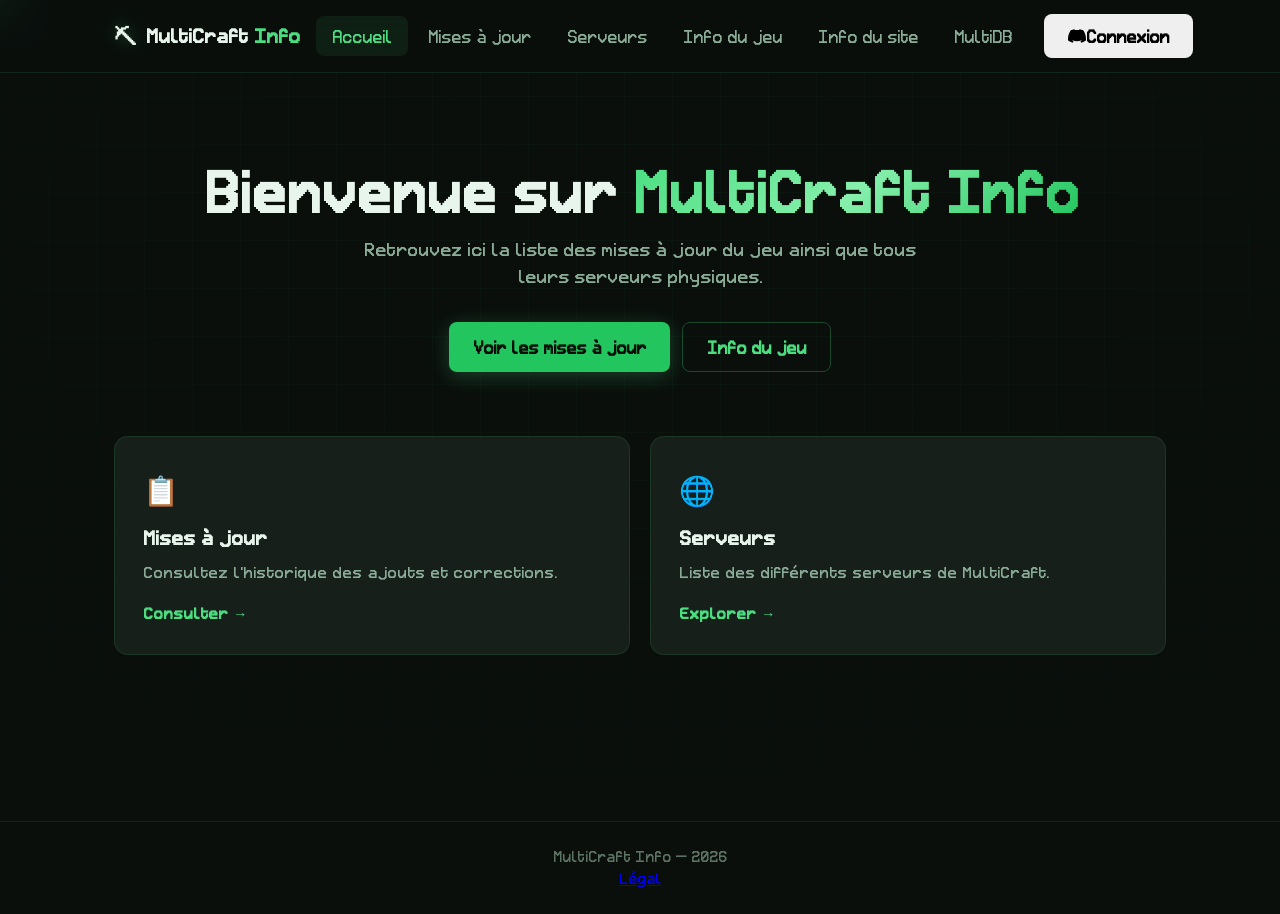
==== commit bc509a7d: "Add files via upload" ====
--- a/index.html
+++ b/index.html
@@ -31,7 +31,22 @@
         <a href="#serveurs" class="nav-link" data-nav="serveurs">Serveurs</a>
         <a href="#info-du-jeu" class="nav-link" data-nav="info-du-jeu">Info du jeu</a>
         <a href="#info-du-site" class="nav-link" data-nav="info-du-site">Info du site</a>
+        <a href="https://multidb.vercel.app/#/" class="nav-link">MultiDB</a>
       </nav>
+      <div id="discord-auth-widget" class="discord-auth-widget">
+        <button id="discord-login-btn" class="btn btn-discord-auth" aria-label="Se connecter avec Discord">
+          <svg width="18" height="18" viewBox="0 0 24 24" fill="currentColor" aria-hidden="true">
+            <path
+              d="M20.317 4.37a19.791 19.791 0 0 0-4.885-1.515.074.074 0 0 0-.079.037c-.21.375-.444.864-.608 1.25a18.27 18.27 0 0 0-5.487 0 12.64 12.64 0 0 0-.617-1.25.077.077 0 0 0-.079-.037A19.736 19.736 0 0 0 3.677 4.37a.07.07 0 0 0-.032.027C.533 9.046-.32 13.58.099 18.057c.002.022.015.043.03.054a19.9 19.9 0 0 0 5.993 3.03.078.078 0 0 0 .084-.028 14.09 14.09 0 0 0 1.226-1.994.076.076 0 0 0-.041-.106 13.107 13.107 0 0 1-1.872-.892.077.077 0 0 1-.008-.128 10.2 10.2 0 0 0 .372-.292.074.074 0 0 1 .077-.01c3.928 1.793 8.18 1.793 12.062 0a.074.074 0 0 1 .078.01c.12.098.246.198.373.292a.077.077 0 0 1-.006.127 12.299 12.299 0 0 1-1.873.892.077.077 0 0 0-.041.107c.36.698.772 1.362 1.225 1.993a.076.076 0 0 0 .084.028 19.839 19.839 0 0 0 6.002-3.03.077.077 0 0 0 .032-.054c.5-5.177-.838-9.674-3.549-13.66a.061.061 0 0 0-.031-.03z" />
+          </svg>
+          <span id="discord-btn-label">Connexion</span>
+        </button>
+        <div id="discord-user-info" class="discord-user-info" hidden>
+          <img id="discord-avatar" class="discord-avatar" src="" alt="" width="28" height="28">
+          <span id="discord-username" class="discord-username"></span>
+          <button id="discord-logout-btn" class="discord-logout-btn" aria-label="Se déconnecter">✕</button>
+        </div>
+      </div>
     </div>
   </header>
 
@@ -142,6 +157,7 @@
 
   <footer class="site-footer">
     <p>MultiCraft Info — <span id="footer-year"></span></p>
+    <a href="https://multicraft-info.netlify.app/legal.html">Légal</a>
   </footer>
 
   <!-- Pop-up code d'invitation -->
@@ -166,10 +182,40 @@
         <button type="button" id="modal-share-btn" class="btn btn-ghost">🔗 Partager</button>
         <button type="button" id="modal-close-btn-2" class="btn btn-ghost modal-close-bottom">Fermer</button>
       </div>
+
+      <!-- Section avis communauté -->
+      <div id="modal-reviews-section" class="modal-reviews-section"></div>
     </div>
   </div>
 
+  <!-- Pop-up liste des joueurs -->
+  <div id="players-modal" class="modal-overlay" hidden>
+    <div class="modal-box players-modal-box" role="dialog" aria-modal="true" aria-labelledby="players-modal-title">
+      <button type="button" class="modal-close" id="players-modal-close-btn" aria-label="Fermer">✕</button>
+      <p class="modal-eyebrow">Joueurs connectés</p>
+      <h2 id="players-modal-title">Serveur</h2>
+      <span id="players-modal-count" class="players-modal-count"></span>
+
+      <label class="search-bar players-search-bar" for="players-search-input">
+        <span class="search-icon" aria-hidden="true">🔍</span>
+        <input type="search" id="players-search-input" placeholder="Rechercher un joueur…"
+          aria-label="Rechercher un joueur">
+      </label>
+
+      <div id="players-list-container" class="players-list-container">
+        <!-- Rempli dynamiquement par JavaScript -->
+      </div>
+
+      <div class="modal-actions">
+        <button type="button" id="players-modal-close-btn-2" class="btn btn-ghost modal-close-bottom">Fermer</button>
+      </div>
+    </div>
+  </div>
+
   <script src="script.js"></script>
+  <!-- 100% privacy-first analytics -->
+  <script data-collect-dnt="true" async src="https://scripts.simpleanalyticscdn.com/latest.js"></script>
+
 </body>
 
 </html>
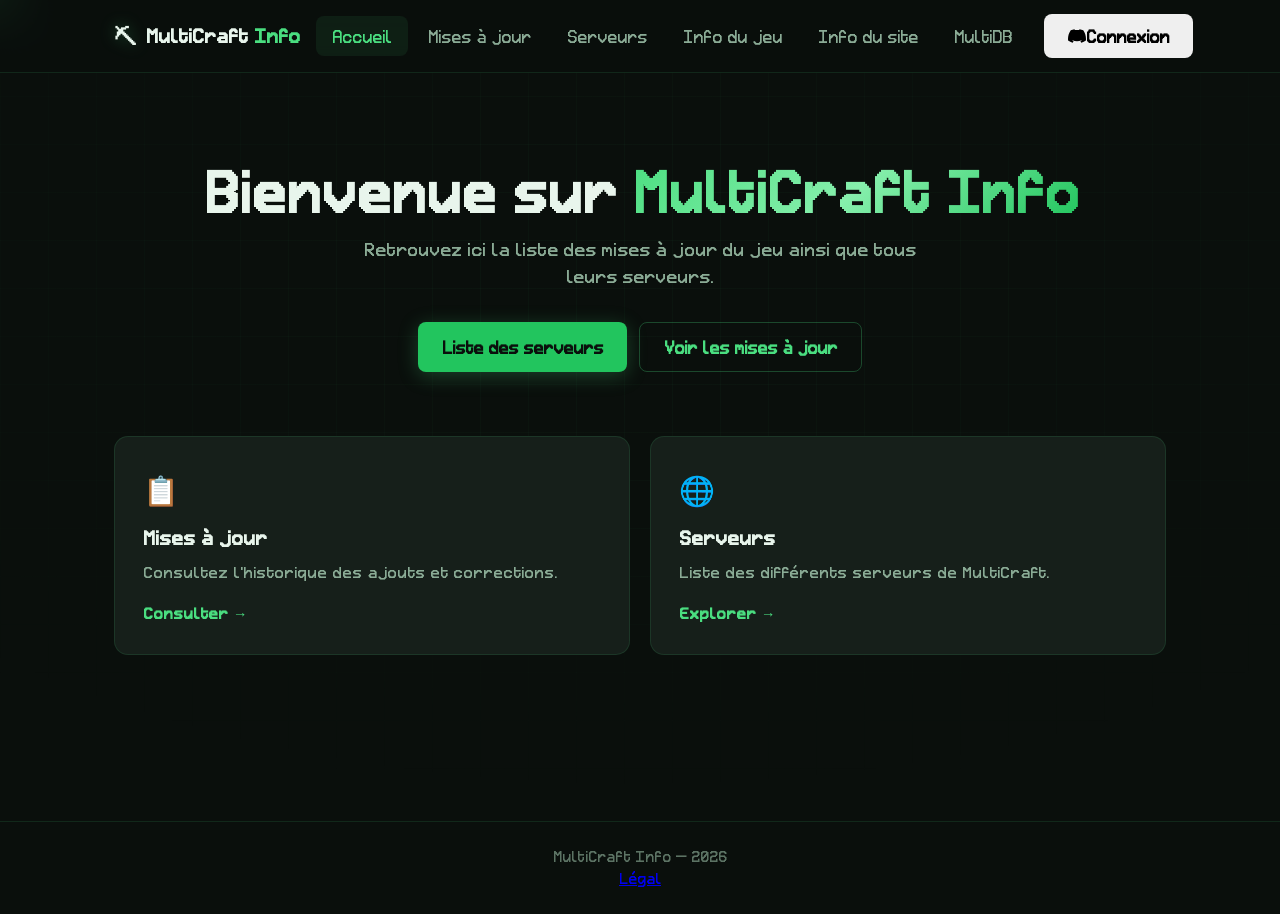
==== commit a954eca2: "correction d'une erreur debile" ====
--- a/index.html
+++ b/index.html
@@ -56,11 +56,11 @@
       <div class="hero">
         <h1>Bienvenue sur <span class="gradient-text">MultiCraft Info</span></h1>
         <p class="hero-subtitle">
-          Retrouvez ici la liste des mises à jour du jeu ainsi que tous leurs serveurs physiques.
+          Retrouvez ici la liste des mises à jour du jeu ainsi que tous leurs serveurs.
         </p>
         <div class="hero-actions">
-          <a href="#mises-a-jour" class="btn btn-primary" data-nav="mises-a-jour">Voir les mises à jour</a>
-          <a href="#info-du-jeu" class="btn btn-ghost" data-nav="info-du-jeu">Info du jeu</a>
+          <a href="#serveurs" class="btn btn-primary" data-nav="serveurs">Liste des serveurs</a>
+          <a href="#mises-a-jour" class="btn btn-ghost" data-nav="mises-a-jour">Voir les mises à jour</a>
         </div>
       </div>
 
@@ -110,9 +110,11 @@
 
         <!-- Filtres -->
         <div class="filters-group">
-          <select id="sort-players" class="filter-select" aria-label="Trier par nombre de joueurs">
-            <option value="desc">Joueurs ↓</option>
-            <option value="asc">Joueurs ↑</option>
+          <select id="sort-by" class="filter-select" aria-label="Trier les serveurs">
+            <option value="players-desc">Joueurs ↓</option>
+            <option value="players-asc">Joueurs ↑</option>
+            <option value="rating-desc">Note ↓</option>
+            <option value="rating-asc">Note ↑</option>
           </select>
 
           <select id="filter-country" class="filter-select" aria-label="Filtrer par pays">
@@ -218,4 +220,4 @@
 
 </body>
 
-</html>+</html>
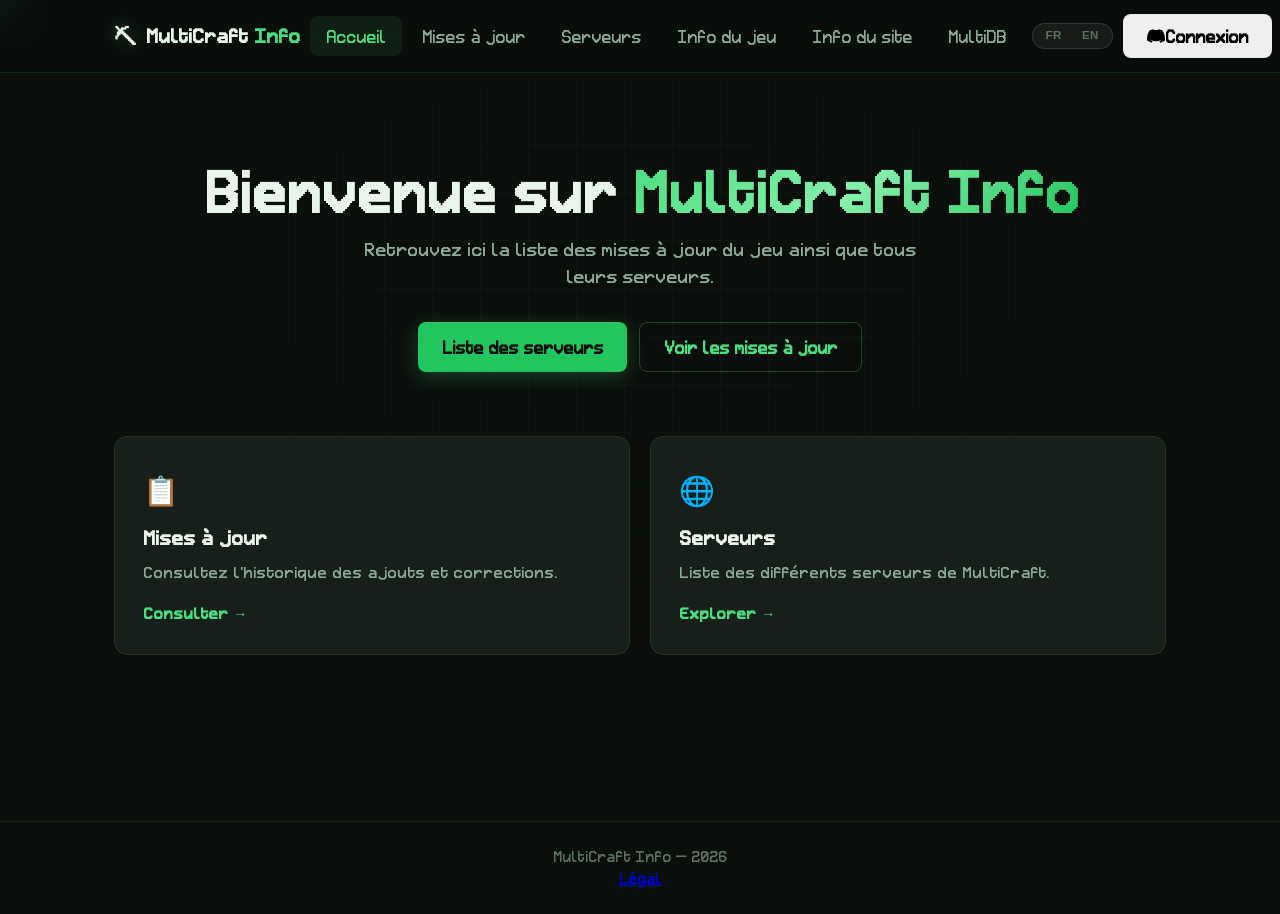
==== commit cfe0ee1e: "Changement mineur" ====
--- a/index.html
+++ b/index.html
@@ -4,10 +4,47 @@
 <head>
   <meta charset="UTF-8">
   <meta name="viewport" content="width=device-width, initial-scale=1.0">
-  <meta name="description"
+  <meta name="description" id="meta-description"
     content="MultiCraft Info — Actualités, mises à jour et informations sur les serveurs MultiCraft.">
   <title>MultiCraft Info</title>
   <link rel="stylesheet" href="style.css">
+  <style>
+    /* ── Language Switcher ── */
+    .lang-switcher {
+      display: flex;
+      align-items: center;
+      gap: 4px;
+      background: rgba(255,255,255,0.06);
+      border: 1px solid rgba(255,255,255,0.12);
+      border-radius: 20px;
+      padding: 3px 5px;
+      flex-shrink: 0;
+    }
+    .lang-btn {
+      background: none;
+      border: none;
+      cursor: pointer;
+      font-size: 0.72rem;
+      font-weight: 700;
+      letter-spacing: 0.04em;
+      color: var(--text-dim, #888);
+      padding: 3px 8px;
+      border-radius: 14px;
+      transition: background 0.18s, color 0.18s;
+      line-height: 1;
+    }
+    .lang-btn.active {
+      background: var(--accent, #7c3aed);
+      color: #fff;
+    }
+    .lang-btn:hover:not(.active) {
+      background: rgba(255,255,255,0.08);
+      color: var(--text, #eee);
+    }
+    .header-inner {
+      gap: 10px;
+    }
+  </style>
 </head>
 
 <body>
@@ -26,20 +63,25 @@
         <span></span>
       </button>
       <nav class="main-nav">
-        <a href="#accueil" class="nav-link active" data-nav="accueil">Accueil</a>
-        <a href="#mises-a-jour" class="nav-link" data-nav="mises-a-jour">Mises à jour</a>
-        <a href="#serveurs" class="nav-link" data-nav="serveurs">Serveurs</a>
-        <a href="#info-du-jeu" class="nav-link" data-nav="info-du-jeu">Info du jeu</a>
-        <a href="#info-du-site" class="nav-link" data-nav="info-du-site">Info du site</a>
+        <a href="#accueil" class="nav-link active" data-nav="accueil" data-i18n="nav.home">Accueil</a>
+        <a href="#mises-a-jour" class="nav-link" data-nav="mises-a-jour" data-i18n="nav.updates">Mises à jour</a>
+        <a href="#serveurs" class="nav-link" data-nav="serveurs" data-i18n="nav.servers">Serveurs</a>
+        <a href="#info-du-jeu" class="nav-link" data-nav="info-du-jeu" data-i18n="nav.gameInfo">Info du jeu</a>
+        <a href="#info-du-site" class="nav-link" data-nav="info-du-site" data-i18n="nav.siteInfo">Info du site</a>
         <a href="https://multidb.vercel.app/#/" class="nav-link">MultiDB</a>
       </nav>
+      <!-- Language Switcher -->
+      <div class="lang-switcher" aria-label="Language / Langue">
+        <button class="lang-btn" id="lang-fr" onclick="setLang('fr')">FR</button>
+        <button class="lang-btn" id="lang-en" onclick="setLang('en')">EN</button>
+      </div>
       <div id="discord-auth-widget" class="discord-auth-widget">
         <button id="discord-login-btn" class="btn btn-discord-auth" aria-label="Se connecter avec Discord">
           <svg width="18" height="18" viewBox="0 0 24 24" fill="currentColor" aria-hidden="true">
             <path
               d="M20.317 4.37a19.791 19.791 0 0 0-4.885-1.515.074.074 0 0 0-.079.037c-.21.375-.444.864-.608 1.25a18.27 18.27 0 0 0-5.487 0 12.64 12.64 0 0 0-.617-1.25.077.077 0 0 0-.079-.037A19.736 19.736 0 0 0 3.677 4.37a.07.07 0 0 0-.032.027C.533 9.046-.32 13.58.099 18.057c.002.022.015.043.03.054a19.9 19.9 0 0 0 5.993 3.03.078.078 0 0 0 .084-.028 14.09 14.09 0 0 0 1.226-1.994.076.076 0 0 0-.041-.106 13.107 13.107 0 0 1-1.872-.892.077.077 0 0 1-.008-.128 10.2 10.2 0 0 0 .372-.292.074.074 0 0 1 .077-.01c3.928 1.793 8.18 1.793 12.062 0a.074.074 0 0 1 .078.01c.12.098.246.198.373.292a.077.077 0 0 1-.006.127 12.299 12.299 0 0 1-1.873.892.077.077 0 0 0-.041.107c.36.698.772 1.362 1.225 1.993a.076.076 0 0 0 .084.028 19.839 19.839 0 0 0 6.002-3.03.077.077 0 0 0 .032-.054c.5-5.177-.838-9.674-3.549-13.66a.061.061 0 0 0-.031-.03z" />
           </svg>
-          <span id="discord-btn-label">Connexion</span>
+          <span id="discord-btn-label" data-i18n="discord.login">Connexion</span>
         </button>
         <div id="discord-user-info" class="discord-user-info" hidden>
           <img id="discord-avatar" class="discord-avatar" src="" alt="" width="28" height="28">
@@ -51,74 +93,73 @@
   </header>
 
   <main id="app">
-    <!-- Accueil -->
+    <!-- Accueil / Home -->
     <section id="page-accueil" class="page active">
       <div class="hero">
-        <h1>Bienvenue sur <span class="gradient-text">MultiCraft Info</span></h1>
-        <p class="hero-subtitle">
+        <h1 data-i18n="home.title">Bienvenue sur <span class="gradient-text">MultiCraft Info</span></h1>
+        <p class="hero-subtitle" data-i18n="home.subtitle">
           Retrouvez ici la liste des mises à jour du jeu ainsi que tous leurs serveurs.
         </p>
         <div class="hero-actions">
-          <a href="#serveurs" class="btn btn-primary" data-nav="serveurs">Liste des serveurs</a>
-          <a href="#mises-a-jour" class="btn btn-ghost" data-nav="mises-a-jour">Voir les mises à jour</a>
+          <a href="#serveurs" class="btn btn-primary" data-nav="serveurs" data-i18n="home.btnServers">Liste des serveurs</a>
+          <a href="#mises-a-jour" class="btn btn-ghost" data-nav="mises-a-jour" data-i18n="home.btnUpdates">Voir les mises à jour</a>
         </div>
       </div>
 
       <div class="cards-grid">
         <article class="info-card">
           <div class="card-icon">📋</div>
-          <h2>Mises à jour</h2>
-          <p>Consultez l'historique des ajouts et corrections.</p>
-          <a href="#mises-a-jour" class="card-link" data-nav="mises-a-jour">Consulter →</a>
+          <h2 data-i18n="home.card1Title">Mises à jour</h2>
+          <p data-i18n="home.card1Desc">Consultez l'historique des ajouts et corrections.</p>
+          <a href="#mises-a-jour" class="card-link" data-nav="mises-a-jour" data-i18n="home.card1Link">Consulter →</a>
         </article>
         <article class="info-card">
           <div class="card-icon">🌐</div>
-          <h2>Serveurs</h2>
-          <p>Liste des différents serveurs de MultiCraft.</p>
-          <a href="#serveurs" class="card-link" data-nav="serveurs">Explorer →</a>
+          <h2 data-i18n="home.card2Title">Serveurs</h2>
+          <p data-i18n="home.card2Desc">Liste des différents serveurs de MultiCraft.</p>
+          <a href="#serveurs" class="card-link" data-nav="serveurs" data-i18n="home.card2Link">Explorer →</a>
         </article>
       </div>
     </section>
 
-    <!-- Mises à jour -->
+    <!-- Mises à jour / Updates -->
     <section id="page-mises-a-jour" class="page">
       <div class="page-header">
-        <h1>Mises à jour</h1>
-        <p>Les dernières nouveautés du jeu, classées de la plus récente à la plus ancienne.</p>
+        <h1 data-i18n="nav.updates">Mises à jour</h1>
+        <p data-i18n="updates.subtitle">Les dernières nouveautés du jeu, classées de la plus récente à la plus ancienne.</p>
       </div>
       <div id="updates-container" class="updates-list">
         <div class="loading-state">
           <div class="spinner"></div>
-          <p>Chargement des mises à jour…</p>
-        </div>
-      </div>
-    </section>
-
-    <!-- Serveurs -->
+          <p data-i18n="updates.loading">Chargement des mises à jour…</p>
+        </div>
+      </div>
+    </section>
+
+    <!-- Serveurs / Servers -->
     <section id="page-serveurs" class="page">
       <div class="page-header">
-        <h1>Serveurs</h1>
-        <p>Liste des serveurs en direct. Trouvez un serveur et rejoignez-le en un clic.</p>
+        <h1 data-i18n="nav.servers">Serveurs</h1>
+        <p data-i18n="servers.subtitle">Liste des serveurs. Trouvez un serveur et rejoignez-le en un clic.</p>
       </div>
 
       <div class="servers-toolbar">
         <label class="search-bar" for="server-search">
           <span class="search-icon" aria-hidden="true">🔍</span>
           <input type="search" id="server-search" placeholder="Rechercher un serveur…"
-            aria-label="Rechercher un serveur">
+            aria-label="Rechercher un serveur" data-i18n-placeholder="servers.searchPlaceholder">
         </label>
 
-        <!-- Filtres -->
         <div class="filters-group">
           <select id="sort-by" class="filter-select" aria-label="Trier les serveurs">
-            <option value="players-desc">Joueurs ↓</option>
-            <option value="players-asc">Joueurs ↑</option>
-            <option value="rating-desc">Note ↓</option>
-            <option value="rating-asc">Note ↑</option>
+            <option value="players-desc" data-i18n="servers.sortPlayersDesc">Joueurs ↓</option>
+            <option value="players-asc" data-i18n="servers.sortPlayersAsc">Joueurs ↑</option>
+            <option value="rating-desc" data-i18n="servers.sortRatingDesc">Note ↓</option>
+            <option value="rating-asc" data-i18n="servers.sortRatingAsc">Note ↑</option>
           </select>
 
           <select id="filter-country" class="filter-select" aria-label="Filtrer par pays">
-            <option value="all">🌍 Tous les pays</option>
+            <option value="all" data-i18n="servers.allCountries">🌍 Tous les pays</option>
           </select>
         </div>
 
@@ -128,30 +169,30 @@
       <div id="servers-container" class="servers-grid">
         <div class="loading-state">
           <div class="spinner"></div>
-          <p>Chargement des serveurs…</p>
-        </div>
-      </div>
-    </section>
-
-    <!-- Info du site -->
+          <p data-i18n="servers.loading">Chargement des serveurs…</p>
+        </div>
+      </div>
+    </section>
+
+    <!-- Info du site / Site Info -->
     <section id="page-info-du-site" class="page">
       <div class="page-header">
-        <h1>Info du site</h1>
+        <h1 data-i18n="nav.siteInfo">Info du site</h1>
         <div class="info-site-content">
-          <p>Ce site web a été créé par <a href="https://github.com/NattMath22">Aurelmattnath</a> et <a
+          <p data-i18n="siteInfo.createdBy">Ce site web a été créé par <a href="Nathmatt22">Aurelmattnath</a> et <a
               href="https://github.com/lulu76450">Lucas76</a>.</p>
-          <p>Le code source du site est disponible <a href="https://github.com/NattMath22/multicraft-info">ici</a>.</p>
-          <p>Nous ne sommes pas affiliés à MultiCraft</p>
+          <p data-i18n="siteInfo.source">Le code source du site est disponible <a href="https://github.com/Nathmatt22/MultiCraft-info">ici</a>.</p>
+          <p data-i18n="siteInfo.notAffiliated">Nous ne sommes pas affiliés à MultiCraft</p>
           <p>Version 1.0</p>
         </div>
       </div>
     </section>
 
-    <!-- Info du jeu -->
+    <!-- Info du jeu / Game Info -->
     <section id="page-info-du-jeu" class="page">
       <div class="page-header">
-        <h1>Info du jeu</h1>
-        <p>Liste des serveurs physiques de MultiCraft.</p>
+        <h1 data-i18n="nav.gameInfo">Info du jeu</h1>
+        <p data-i18n="gameInfo.subtitle">Liste des serveurs physiques de MultiCraft.</p>
       </div>
       <div id="datacenters-container" class="datacenters-grid"></div>
     </section>
@@ -159,61 +200,60 @@
 
   <footer class="site-footer">
     <p>MultiCraft Info — <span id="footer-year"></span></p>
-    <a href="https://multicraft-info.netlify.app/legal.html">Légal</a>
+    <a href="https://multicraft-info.netlify.app/legal.html" data-i18n="footer.legal">Légal</a>
   </footer>
 
-  <!-- Pop-up code d'invitation -->
+  <!-- Pop-up code d'invitation / Server modal -->
   <div id="server-modal" class="modal-overlay" hidden>
     <div class="modal-box" role="dialog" aria-modal="true" aria-labelledby="modal-server-name">
       <button type="button" class="modal-close" id="modal-close-btn" aria-label="Fermer">✕</button>
-      <p class="modal-eyebrow">Informations du serveur</p>
-      <h2 id="modal-server-name">Serveur</h2>
-
-      <!-- Conteneur pour les détails -->
+      <p class="modal-eyebrow" data-i18n="modal.serverInfo">Informations du serveur</p>
+      <h2 id="modal-server-name" data-i18n="modal.server">Serveur</h2>
+
       <div class="modal-body">
-        <!-- Rempli dynamiquement par JavaScript -->
-      </div>
-
-      <p class="modal-label">Code d'invitation</p>
+        <!-- Filled dynamically by JS -->
+      </div>
+
+      <p class="modal-label" data-i18n="modal.inviteCode">Code d'invitation</p>
       <div class="modal-code-row">
         <code id="modal-code" class="modal-code"></code>
-        <button type="button" id="modal-copy-btn" class="btn btn-primary btn-copy">Copier</button>
+        <button type="button" id="modal-copy-btn" class="btn btn-primary btn-copy" data-i18n="modal.copy">Copier</button>
       </div>
 
       <div class="modal-actions">
-        <button type="button" id="modal-share-btn" class="btn btn-ghost">🔗 Partager</button>
-        <button type="button" id="modal-close-btn-2" class="btn btn-ghost modal-close-bottom">Fermer</button>
-      </div>
-
-      <!-- Section avis communauté -->
+        <button type="button" id="modal-share-btn" class="btn btn-ghost" data-i18n="modal.share">🔗 Partager</button>
+        <button type="button" id="modal-close-btn-2" class="btn btn-ghost modal-close-bottom" data-i18n="modal.close">Fermer</button>
+      </div>
+
       <div id="modal-reviews-section" class="modal-reviews-section"></div>
     </div>
   </div>
 
-  <!-- Pop-up liste des joueurs -->
+  <!-- Pop-up liste des joueurs / Players modal -->
   <div id="players-modal" class="modal-overlay" hidden>
     <div class="modal-box players-modal-box" role="dialog" aria-modal="true" aria-labelledby="players-modal-title">
       <button type="button" class="modal-close" id="players-modal-close-btn" aria-label="Fermer">✕</button>
-      <p class="modal-eyebrow">Joueurs connectés</p>
-      <h2 id="players-modal-title">Serveur</h2>
+      <p class="modal-eyebrow" data-i18n="modal.connectedPlayers">Joueurs connectés</p>
+      <h2 id="players-modal-title" data-i18n="modal.server">Serveur</h2>
       <span id="players-modal-count" class="players-modal-count"></span>
 
       <label class="search-bar players-search-bar" for="players-search-input">
         <span class="search-icon" aria-hidden="true">🔍</span>
         <input type="search" id="players-search-input" placeholder="Rechercher un joueur…"
-          aria-label="Rechercher un joueur">
+          aria-label="Rechercher un joueur" data-i18n-placeholder="modal.searchPlayer">
       </label>
 
       <div id="players-list-container" class="players-list-container">
-        <!-- Rempli dynamiquement par JavaScript -->
+        <!-- Filled dynamically by JS -->
       </div>
 
       <div class="modal-actions">
-        <button type="button" id="players-modal-close-btn-2" class="btn btn-ghost modal-close-bottom">Fermer</button>
+        <button type="button" id="players-modal-close-btn-2" class="btn btn-ghost modal-close-bottom" data-i18n="modal.close">Fermer</button>
       </div>
     </div>
   </div>
 
+  <script src="i18n.js"></script>
   <script src="script.js"></script>
   <!-- 100% privacy-first analytics -->
   <script data-collect-dnt="true" async src="https://scripts.simpleanalyticscdn.com/latest.js"></script>
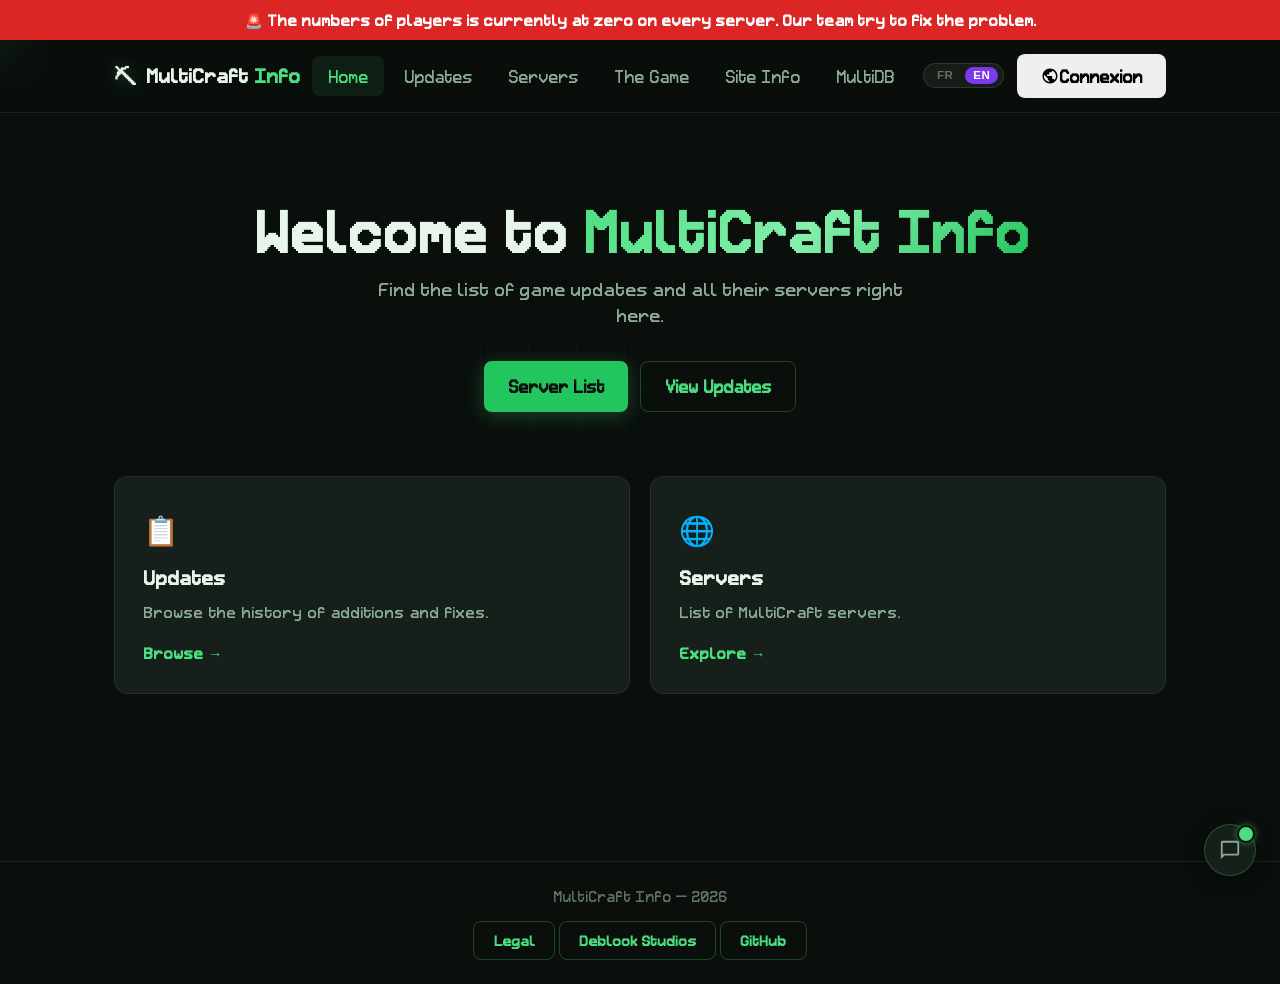
==== commit 5d5b0ad2: "replace disonnect button by a better one" ====
--- a/index.html
+++ b/index.html
@@ -1,263 +1,1126 @@
-<!DOCTYPE html>
-<html lang="fr">
-
-<head>
-  <meta charset="UTF-8">
-  <meta name="viewport" content="width=device-width, initial-scale=1.0">
-  <meta name="description" id="meta-description"
-    content="MultiCraft Info — Actualités, mises à jour et informations sur les serveurs MultiCraft.">
-  <title>MultiCraft Info</title>
-  <link rel="stylesheet" href="style.css">
-  <style>
-    /* ── Language Switcher ── */
-    .lang-switcher {
-      display: flex;
-      align-items: center;
-      gap: 4px;
-      background: rgba(255,255,255,0.06);
-      border: 1px solid rgba(255,255,255,0.12);
-      border-radius: 20px;
-      padding: 3px 5px;
-      flex-shrink: 0;
-    }
-    .lang-btn {
-      background: none;
-      border: none;
-      cursor: pointer;
-      font-size: 0.72rem;
-      font-weight: 700;
-      letter-spacing: 0.04em;
-      color: var(--text-dim, #888);
-      padding: 3px 8px;
-      border-radius: 14px;
-      transition: background 0.18s, color 0.18s;
-      line-height: 1;
-    }
-    .lang-btn.active {
-      background: var(--accent, #7c3aed);
-      color: #fff;
-    }
-    .lang-btn:hover:not(.active) {
-      background: rgba(255,255,255,0.08);
-      color: var(--text, #eee);
-    }
-    .header-inner {
-      gap: 10px;
-    }
-  </style>
-</head>
-
-<body>
-  <div id="cursor-halo" aria-hidden="true"></div>
-  <div class="grid-bg" aria-hidden="true"></div>
-
-  <header class="site-header">
-    <div class="header-inner">
-      <a href="#accueil" class="logo" data-nav="accueil">
-        <span class="logo-icon">⛏</span>
-        <span class="logo-text">MultiCraft <em>Info</em></span>
-      </a>
-      <button class="nav-toggle" aria-label="Ouvrir le menu" aria-expanded="false">
-        <span></span>
-        <span></span>
-        <span></span>
-      </button>
-      <nav class="main-nav">
-        <a href="#accueil" class="nav-link active" data-nav="accueil" data-i18n="nav.home">Accueil</a>
-        <a href="#mises-a-jour" class="nav-link" data-nav="mises-a-jour" data-i18n="nav.updates">Mises à jour</a>
-        <a href="#serveurs" class="nav-link" data-nav="serveurs" data-i18n="nav.servers">Serveurs</a>
-        <a href="#info-du-jeu" class="nav-link" data-nav="info-du-jeu" data-i18n="nav.gameInfo">Info du jeu</a>
-        <a href="#info-du-site" class="nav-link" data-nav="info-du-site" data-i18n="nav.siteInfo">Info du site</a>
-        <a href="https://multidb.vercel.app/#/" class="nav-link">MultiDB</a>
-      </nav>
-      <!-- Language Switcher -->
-      <div class="lang-switcher" aria-label="Language / Langue">
-        <button class="lang-btn" id="lang-fr" onclick="setLang('fr')">FR</button>
-        <button class="lang-btn" id="lang-en" onclick="setLang('en')">EN</button>
-      </div>
-      <div id="discord-auth-widget" class="discord-auth-widget">
-        <button id="discord-login-btn" class="btn btn-discord-auth" aria-label="Se connecter avec Discord">
-          <svg width="18" height="18" viewBox="0 0 24 24" fill="currentColor" aria-hidden="true">
-            <path
-              d="M20.317 4.37a19.791 19.791 0 0 0-4.885-1.515.074.074 0 0 0-.079.037c-.21.375-.444.864-.608 1.25a18.27 18.27 0 0 0-5.487 0 12.64 12.64 0 0 0-.617-1.25.077.077 0 0 0-.079-.037A19.736 19.736 0 0 0 3.677 4.37a.07.07 0 0 0-.032.027C.533 9.046-.32 13.58.099 18.057c.002.022.015.043.03.054a19.9 19.9 0 0 0 5.993 3.03.078.078 0 0 0 .084-.028 14.09 14.09 0 0 0 1.226-1.994.076.076 0 0 0-.041-.106 13.107 13.107 0 0 1-1.872-.892.077.077 0 0 1-.008-.128 10.2 10.2 0 0 0 .372-.292.074.074 0 0 1 .077-.01c3.928 1.793 8.18 1.793 12.062 0a.074.074 0 0 1 .078.01c.12.098.246.198.373.292a.077.077 0 0 1-.006.127 12.299 12.299 0 0 1-1.873.892.077.077 0 0 0-.041.107c.36.698.772 1.362 1.225 1.993a.076.076 0 0 0 .084.028 19.839 19.839 0 0 0 6.002-3.03.077.077 0 0 0 .032-.054c.5-5.177-.838-9.674-3.549-13.66a.061.061 0 0 0-.031-.03z" />
-          </svg>
-          <span id="discord-btn-label" data-i18n="discord.login">Connexion</span>
-        </button>
-        <div id="discord-user-info" class="discord-user-info" hidden>
-          <img id="discord-avatar" class="discord-avatar" src="" alt="" width="28" height="28">
-          <span id="discord-username" class="discord-username"></span>
-          <button id="discord-logout-btn" class="discord-logout-btn" aria-label="Se déconnecter">✕</button>
-        </div>
-      </div>
-    </div>
-  </header>
-
-  <main id="app">
-    <!-- Accueil / Home -->
-    <section id="page-accueil" class="page active">
-      <div class="hero">
-        <h1 data-i18n="home.title">Bienvenue sur <span class="gradient-text">MultiCraft Info</span></h1>
-        <p class="hero-subtitle" data-i18n="home.subtitle">
-          Retrouvez ici la liste des mises à jour du jeu ainsi que tous leurs serveurs.
-        </p>
-        <div class="hero-actions">
-          <a href="#serveurs" class="btn btn-primary" data-nav="serveurs" data-i18n="home.btnServers">Liste des serveurs</a>
-          <a href="#mises-a-jour" class="btn btn-ghost" data-nav="mises-a-jour" data-i18n="home.btnUpdates">Voir les mises à jour</a>
-        </div>
-      </div>
-
-      <div class="cards-grid">
-        <article class="info-card">
-          <div class="card-icon">📋</div>
-          <h2 data-i18n="home.card1Title">Mises à jour</h2>
-          <p data-i18n="home.card1Desc">Consultez l'historique des ajouts et corrections.</p>
-          <a href="#mises-a-jour" class="card-link" data-nav="mises-a-jour" data-i18n="home.card1Link">Consulter →</a>
-        </article>
-        <article class="info-card">
-          <div class="card-icon">🌐</div>
-          <h2 data-i18n="home.card2Title">Serveurs</h2>
-          <p data-i18n="home.card2Desc">Liste des différents serveurs de MultiCraft.</p>
-          <a href="#serveurs" class="card-link" data-nav="serveurs" data-i18n="home.card2Link">Explorer →</a>
-        </article>
-      </div>
-    </section>
-
-    <!-- Mises à jour / Updates -->
-    <section id="page-mises-a-jour" class="page">
-      <div class="page-header">
-        <h1 data-i18n="nav.updates">Mises à jour</h1>
-        <p data-i18n="updates.subtitle">Les dernières nouveautés du jeu, classées de la plus récente à la plus ancienne.</p>
-      </div>
-      <div id="updates-container" class="updates-list">
-        <div class="loading-state">
-          <div class="spinner"></div>
-          <p data-i18n="updates.loading">Chargement des mises à jour…</p>
-        </div>
-      </div>
-    </section>
-
-    <!-- Serveurs / Servers -->
-    <section id="page-serveurs" class="page">
-      <div class="page-header">
-        <h1 data-i18n="nav.servers">Serveurs</h1>
-        <p data-i18n="servers.subtitle">Liste des serveurs. Trouvez un serveur et rejoignez-le en un clic.</p>
-      </div>
-
-      <div class="servers-toolbar">
-        <label class="search-bar" for="server-search">
-          <span class="search-icon" aria-hidden="true">🔍</span>
-          <input type="search" id="server-search" placeholder="Rechercher un serveur…"
-            aria-label="Rechercher un serveur" data-i18n-placeholder="servers.searchPlaceholder">
-        </label>
-
-        <div class="filters-group">
-          <select id="sort-by" class="filter-select" aria-label="Trier les serveurs">
-            <option value="players-desc" data-i18n="servers.sortPlayersDesc">Joueurs ↓</option>
-            <option value="players-asc" data-i18n="servers.sortPlayersAsc">Joueurs ↑</option>
-            <option value="rating-desc" data-i18n="servers.sortRatingDesc">Note ↓</option>
-            <option value="rating-asc" data-i18n="servers.sortRatingAsc">Note ↑</option>
-          </select>
-
-          <select id="filter-country" class="filter-select" aria-label="Filtrer par pays">
-            <option value="all" data-i18n="servers.allCountries">🌍 Tous les pays</option>
-          </select>
-        </div>
-
-        <span id="servers-count" class="servers-count"></span>
-      </div>
-
-      <div id="servers-container" class="servers-grid">
-        <div class="loading-state">
-          <div class="spinner"></div>
-          <p data-i18n="servers.loading">Chargement des serveurs…</p>
-        </div>
-      </div>
-    </section>
-
-    <!-- Info du site / Site Info -->
-    <section id="page-info-du-site" class="page">
-      <div class="page-header">
-        <h1 data-i18n="nav.siteInfo">Info du site</h1>
-        <div class="info-site-content">
-          <p data-i18n="siteInfo.createdBy">Ce site web a été créé par <a href="Nathmatt22">Aurelmattnath</a> et <a
-              href="https://github.com/lulu76450">Lucas76</a>.</p>
-          <p data-i18n="siteInfo.source">Le code source du site est disponible <a href="https://github.com/Nathmatt22/MultiCraft-info">ici</a>.</p>
-          <p data-i18n="siteInfo.notAffiliated">Nous ne sommes pas affiliés à MultiCraft</p>
-          <p>Version 1.0</p>
-        </div>
-      </div>
-    </section>
-
-    <!-- Info du jeu / Game Info -->
-    <section id="page-info-du-jeu" class="page">
-      <div class="page-header">
-        <h1 data-i18n="nav.gameInfo">Info du jeu</h1>
-        <p data-i18n="gameInfo.subtitle">Liste des serveurs physiques de MultiCraft.</p>
-      </div>
-      <div id="datacenters-container" class="datacenters-grid"></div>
-    </section>
-  </main>
-
-  <footer class="site-footer">
-    <p>MultiCraft Info — <span id="footer-year"></span></p>
-    <a href="https://multicraft-info.netlify.app/legal.html" data-i18n="footer.legal">Légal</a>
-  </footer>
-
-  <!-- Pop-up code d'invitation / Server modal -->
-  <div id="server-modal" class="modal-overlay" hidden>
-    <div class="modal-box" role="dialog" aria-modal="true" aria-labelledby="modal-server-name">
-      <button type="button" class="modal-close" id="modal-close-btn" aria-label="Fermer">✕</button>
-      <p class="modal-eyebrow" data-i18n="modal.serverInfo">Informations du serveur</p>
-      <h2 id="modal-server-name" data-i18n="modal.server">Serveur</h2>
-
-      <div class="modal-body">
-        <!-- Filled dynamically by JS -->
-      </div>
-
-      <p class="modal-label" data-i18n="modal.inviteCode">Code d'invitation</p>
-      <div class="modal-code-row">
-        <code id="modal-code" class="modal-code"></code>
-        <button type="button" id="modal-copy-btn" class="btn btn-primary btn-copy" data-i18n="modal.copy">Copier</button>
-      </div>
-
-      <div class="modal-actions">
-        <button type="button" id="modal-share-btn" class="btn btn-ghost" data-i18n="modal.share">🔗 Partager</button>
-        <button type="button" id="modal-close-btn-2" class="btn btn-ghost modal-close-bottom" data-i18n="modal.close">Fermer</button>
-      </div>
-
-      <div id="modal-reviews-section" class="modal-reviews-section"></div>
-    </div>
-  </div>
-
-  <!-- Pop-up liste des joueurs / Players modal -->
-  <div id="players-modal" class="modal-overlay" hidden>
-    <div class="modal-box players-modal-box" role="dialog" aria-modal="true" aria-labelledby="players-modal-title">
-      <button type="button" class="modal-close" id="players-modal-close-btn" aria-label="Fermer">✕</button>
-      <p class="modal-eyebrow" data-i18n="modal.connectedPlayers">Joueurs connectés</p>
-      <h2 id="players-modal-title" data-i18n="modal.server">Serveur</h2>
-      <span id="players-modal-count" class="players-modal-count"></span>
-
-      <label class="search-bar players-search-bar" for="players-search-input">
-        <span class="search-icon" aria-hidden="true">🔍</span>
-        <input type="search" id="players-search-input" placeholder="Rechercher un joueur…"
-          aria-label="Rechercher un joueur" data-i18n-placeholder="modal.searchPlayer">
-      </label>
-
-      <div id="players-list-container" class="players-list-container">
-        <!-- Filled dynamically by JS -->
-      </div>
-
-      <div class="modal-actions">
-        <button type="button" id="players-modal-close-btn-2" class="btn btn-ghost modal-close-bottom" data-i18n="modal.close">Fermer</button>
-      </div>
-    </div>
-  </div>
-
-  <script src="i18n.js"></script>
-  <script src="script.js"></script>
-  <!-- 100% privacy-first analytics -->
-  <script data-collect-dnt="true" async src="https://scripts.simpleanalyticscdn.com/latest.js"></script>
-
-</body>
-
-</html>
+<!DOCTYPE html>
+
+<html lang="fr">
+
+
+
+<head>
+
+  <meta charset="UTF-8">
+
+  <meta name="viewport" content="width=device-width, initial-scale=1.0">
+
+  <meta name="description" id="meta-description"
+
+    content="MultiCraft Info — Actualités, mises à jour et informations sur les serveurs MultiCraft.">
+
+  <title>MultiCraft Info</title>
+
+  <link rel="stylesheet" href="style.css">
+
+  <style>
+
+    /* ── Language Switcher ── */
+
+    .lang-switcher {
+
+      display: flex;
+
+      align-items: center;
+
+      gap: 4px;
+
+      background: rgba(255, 255, 255, 0.06);
+
+      border: 1px solid rgba(255, 255, 255, 0.12);
+
+      border-radius: 20px;
+
+      padding: 3px 5px;
+
+      flex-shrink: 0;
+
+    }
+
+
+
+    .lang-btn {
+
+      background: none;
+
+      border: none;
+
+      cursor: pointer;
+
+      font-size: 0.72rem;
+
+      font-weight: 700;
+
+      letter-spacing: 0.04em;
+
+      color: var(--text-dim, #888);
+
+      padding: 3px 8px;
+
+      border-radius: 14px;
+
+      transition: background 0.18s, color 0.18s;
+
+      line-height: 1;
+
+    }
+
+
+
+    .lang-btn.active {
+
+      background: var(--accent, #7c3aed);
+
+      color: #fff;
+
+    }
+
+
+
+    .lang-btn:hover:not(.active) {
+
+      background: rgba(255, 255, 255, 0.08);
+
+      color: var(--text, #eee);
+
+    }
+
+
+
+    .header-inner {
+
+      gap: 10px;
+
+    }
+
+
+
+    /* ── Alert Banner ── */
+
+    #alert-banner {
+
+      display: none;
+
+      width: 100%;
+
+      background: #dc2626;
+
+      color: #fff;
+
+      text-align: center;
+
+      padding: 10px 16px;
+
+      font-size: 0.88rem;
+
+      font-weight: 600;
+
+      line-height: 1.4;
+
+      position: relative;
+
+      z-index: 1100;
+
+      box-sizing: border-box;
+
+    }
+
+
+
+    #alert-banner.visible {
+
+      display: block;
+
+    }
+
+
+
+    #alert-banner a {
+
+      color: #fde68a;
+
+      text-decoration: underline;
+
+    }
+
+
+
+    .footer-deblock-btn {
+      margin-top: 14px;
+      font-size: 0.82rem;
+      padding: 0.5rem 1.2rem;
+    }
+
+    /* ── Deblock Auth Modal ── */
+    .deblock-form-group label {
+      display: block;
+      font-size: 0.80rem;
+      color: var(--text-muted);
+      margin-bottom: 4px;
+    }
+    .deblock-password-row {
+      display: flex;
+      gap: 4px;
+      align-items: stretch;
+    }
+    .deblock-password-row .review-input {
+      flex: 1;
+    }
+    .deblock-password-toggle {
+      background: rgba(255,255,255,0.06);
+      border: 1px solid var(--border);
+      border-radius: var(--radius-sm);
+      color: var(--text-muted);
+      cursor: pointer;
+      padding: 0 10px;
+      font-size: 0.9rem;
+    }
+    .deblock-password-toggle:hover {
+      background: rgba(255,255,255,0.1);
+    }
+    .deblock-auth-switch a {
+      text-decoration: none;
+    }
+    .deblock-auth-switch a:hover {
+      text-decoration: underline;
+    }
+    .deblock-auth-loading {
+      display: flex;
+      flex-direction: column;
+      align-items: center;
+      padding: 2rem 0;
+    }
+    @media (max-width: 600px) {
+
+      #alert-banner {
+
+        font-size: 0.80rem;
+
+        padding: 8px 12px;
+
+      }
+
+    }
+
+  </style>
+
+  <meta name="google-site-verification" content="If98To2pKMns-o4FCo6x8w-t75vmph2r2wvS86j1RGo" />
+
+</head>
+
+
+
+<body>
+
+  <!-- Alert Banner — content loaded from banner.md -->
+
+  <div id="alert-banner" role="alert" aria-live="polite"></div>
+
+
+
+  <div id="cursor-halo" aria-hidden="true"></div>
+
+  <div class="grid-bg" aria-hidden="true"></div>
+
+
+
+  <header class="site-header">
+
+    <div class="header-inner">
+
+      <a href="#accueil" class="logo" data-nav="accueil">
+
+        <span class="logo-icon">⛏</span>
+
+        <span class="logo-text">MultiCraft <em>Info</em></span>
+
+      </a>
+
+      <button class="nav-toggle" aria-label="Ouvrir le menu" aria-expanded="false">
+
+        <span></span>
+
+        <span></span>
+
+        <span></span>
+
+      </button>
+
+      <nav class="main-nav">
+
+        <a href="#accueil" class="nav-link active" data-nav="accueil" data-i18n="nav.home">Accueil</a>
+
+        <a href="#mises-a-jour" class="nav-link" data-nav="mises-a-jour" data-i18n="nav.updates">Mises à jour</a>
+
+        <a href="#serveurs" class="nav-link" data-nav="serveurs" data-i18n="nav.servers">Serveurs</a>
+
+        <a href="#le-jeu" class="nav-link" data-nav="le-jeu" data-i18n="nav.theGame">Le jeu</a>
+
+        <a href="#info-du-site" class="nav-link" data-nav="info-du-site" data-i18n="nav.siteInfo">Info du site</a>
+
+        <a href="https://multidb.vercel.app/#/" class="nav-link">MultiDB</a>
+
+      </nav>
+
+      <!-- Language Switcher -->
+
+      <div class="lang-switcher" aria-label="Language / Langue">
+
+        <button class="lang-btn" id="lang-fr" onclick="setLang('fr')">FR</button>
+
+        <button class="lang-btn" id="lang-en" onclick="setLang('en')">EN</button>
+
+      </div>
+
+      <div id="deblock-auth-widget" class="deblock-auth-widget">
+
+        <button id="deblock-login-btn" class="btn btn-deblock-auth" aria-label="Se connecter avec Deblock">
+
+          <svg width="18" height="18" viewBox="0 0 24 24" fill="currentColor" aria-hidden="true">
+
+            <path d="M12 2C6.48 2 2 6.48 2 12s4.48 10 10 10 10-4.48 10-10S17.52 2 12 2zm-1 17.93c-3.95-.49-7-3.85-7-7.93 0-.62.08-1.21.21-1.79L9 15v1c0 1.1.9 2 2 2v1.93zm6.9-2.54c-.26-.81-1-1.39-1.9-1.39h-1v-3c0-.55-.45-1-1-1H8v-2h2c.55 0 1-.45 1-1V7h2c1.1 0 2-.9 2-2v-.41c2.93 1.19 5 4.06 5 7.41 0 2.08-.8 3.97-2.1 5.39z" />
+
+          </svg>
+
+          <span id="deblock-btn-label" data-i18n="deblock.login">Connexion</span>
+
+        </button>
+
+        <div id="deblock-user-info" class="deblock-user-info" hidden>
+
+          <img id="deblock-avatar" class="deblock-avatar" src="" alt="" width="28" height="28">
+
+          <span id="deblock-username" class="deblock-username"></span>
+
+          <a href="#profil" class="deblock-profile-link" data-nav="profil" aria-label="Profil">
+            <svg width="20" height="20" viewBox="0 0 24 24" xmlns="http://www.w3.org/2000/svg" fill="currentColor" aria-hidden="true"><path d="M9.6,3.32a3.86,3.86,0,1,0,3.86,3.85A3.85,3.85,0,0,0,9.6,3.32M16.35,11a.26.26,0,0,0-.25.21l-.18,1.27a4.63,4.63,0,0,0-.82.45l-1.2-.48a.3.3,0,0,0-.3.13l-1,1.66a.24.24,0,0,0,.06.31l1,.79a3.94,3.94,0,0,0,0,1l-1,.79a.23.23,0,0,0-.06.3l1,1.67c.06.13.19.13.3.13l1.2-.49a3.85,3.85,0,0,0,.82.46l.18,1.27a.24.24,0,0,0,.25.2h1.93a.24.24,0,0,0,.23-.2l.18-1.27a5,5,0,0,0,.81-.46l1.19.49c.12,0,.25,0,.32-.13l1-1.67a.23.23,0,0,0-.06-.3l-1-.79a4,4,0,0,0,0-.49,2.67,2.67,0,0,0,0-.48l1-.79a.25.25,0,0,0,.06-.31l-1-1.66c-.06-.13-.19-.13-.31-.13L19.5,13a4.07,4.07,0,0,0-.82-.45l-.18-1.27a.23.23,0,0,0-.22-.21H16.46M9.71,13C5.45,13,2,14.7,2,16.83v1.92h9.33a6.65,6.65,0,0,1,0-5.69A13.56,13.56,0,0,0,9.71,13m7.6,1.43a1.45,1.45,0,1,1,0,2.89,1.45,1.45,0,0,1,0-2.89Z"/></svg>
+          </a>
+
+        </div>
+
+      </div>
+
+    </div>
+
+  </header>
+
+
+
+  <main id="app">
+
+    <!-- Accueil / Home -->
+
+    <section id="page-accueil" class="page active">
+
+      <div class="hero">
+
+        <h1 data-i18n="home.title">Bienvenue sur <span class="gradient-text">MultiCraft Info</span></h1>
+
+        <p class="hero-subtitle" data-i18n="home.subtitle">
+
+          Retrouvez ici la liste des mises à jour du jeu ainsi que tous leurs serveurs.
+
+        </p>
+
+        <div class="hero-actions">
+
+          <a href="#serveurs" class="btn btn-primary" data-nav="serveurs" data-i18n="home.btnServers">Liste des
+
+            serveurs</a>
+
+          <a href="#mises-a-jour" class="btn btn-ghost" data-nav="mises-a-jour" data-i18n="home.btnUpdates">Voir les
+
+            mises à jour</a>
+
+        </div>
+
+      </div>
+
+
+
+      <div class="cards-grid">
+
+        <article class="info-card">
+
+          <div class="card-icon">📋</div>
+
+          <h2 data-i18n="home.card1Title">Mises à jour</h2>
+
+          <p data-i18n="home.card1Desc">Consultez l'historique des ajouts et corrections.</p>
+
+          <a href="#mises-a-jour" class="card-link" data-nav="mises-a-jour" data-i18n="home.card1Link">Consulter →</a>
+
+        </article>
+
+        <article class="info-card">
+
+          <div class="card-icon">🌐</div>
+
+          <h2 data-i18n="home.card2Title">Serveurs</h2>
+
+          <p data-i18n="home.card2Desc">Liste des différents serveurs de MultiCraft.</p>
+
+          <a href="#serveurs" class="card-link" data-nav="serveurs" data-i18n="home.card2Link">Explorer →</a>
+
+        </article>
+
+      </div>
+
+    </section>
+
+
+
+    <!-- Mises à jour / Updates -->
+
+    <section id="page-mises-a-jour" class="page">
+
+      <div class="page-header">
+
+        <h1 data-i18n="nav.updates">Mises à jour</h1>
+
+        <p data-i18n="updates.subtitle">Les dernières nouveautés du jeu, classées de la plus récente à la plus ancienne.
+
+        </p>
+
+      </div>
+
+      <div id="updates-container" class="updates-list">
+
+        <div class="loading-state">
+
+          <div class="spinner"></div>
+
+          <p data-i18n="updates.loading">Chargement des mises à jour…</p>
+
+        </div>
+
+      </div>
+
+    </section>
+
+
+
+    <!-- Serveurs / Servers -->
+
+    <section id="page-serveurs" class="page">
+
+      <div class="page-header">
+
+        <h1 data-i18n="nav.servers">Serveurs</h1>
+
+        <p data-i18n="servers.subtitle">Liste des serveurs. Trouvez un serveur et rejoignez-le en un clic.</p>
+
+      </div>
+
+
+
+      <div class="servers-toolbar">
+
+        <div class="search-bar" id="search-bar-wrapper">
+
+          <input type="search" id="server-search" placeholder="Rechercher un serveur…"
+
+            aria-label="Rechercher un serveur" data-i18n-placeholder="servers.searchPlaceholder">
+
+          <button type="button" id="search-btn" class="search-submit-btn" aria-label="Rechercher">🔍</button>
+
+        </div>
+
+
+
+        <div class="filters-group">
+
+          <select id="sort-by" class="filter-select" aria-label="Trier les serveurs">
+
+            <option value="players-desc" data-i18n="servers.sortPlayersDesc">Joueurs (décroissant)</option>
+
+            <option value="players-asc" data-i18n="servers.sortPlayersAsc">Joueurs (croissant)</option>
+
+            <option value="rating-desc" data-i18n="servers.sortRatingDesc">Note (décroissant)</option>
+
+            <option value="rating-asc" data-i18n="servers.sortRatingAsc">Note ()croissant)</option>
+
+          </select>
+
+
+
+          <select id="filter-country" class="filter-select" aria-label="Filtrer par pays">
+
+            <option value="all" data-i18n="servers.allCountries">🌍 Tous les pays</option>
+
+          </select>
+
+        </div>
+
+
+
+        <span id="servers-count" class="servers-count"></span>
+
+      </div>
+
+
+
+      <div id="servers-container" class="servers-grid">
+
+        <div class="loading-state">
+
+          <div class="spinner"></div>
+
+          <p data-i18n="servers.loading">Chargement des serveurs…</p>
+
+        </div>
+
+      </div>
+
+    </section>
+
+
+
+    <!-- Info du site / Site Info -->
+
+    <section id="page-info-du-site" class="page">
+
+      <div class="page-header">
+
+        <h1 data-i18n="nav.siteInfo">Info du site</h1>
+
+        <div class="info-site-content">
+
+          <p data-i18n="siteInfo.createdBy">Ce site web a été créé par <a href="Nathmatt22">Aurelmattnath</a> et <a
+
+              href="https://github.com/lulu76450">Lucas76</a>.</p>
+
+          <p data-i18n="siteInfo.source">Le code source du site est disponible <a
+
+              href="https://github.com/Nathmatt22/MultiCraft-info">ici</a>.</p>
+
+          <p data-i18n="siteInfo.notAffiliated">Nous ne sommes pas affiliés à MultiCraft</p>
+
+          <p>Version 1.0</p>
+
+        </div>
+
+      </div>
+
+    </section>
+
+
+
+    <!-- Le jeu / The Game (Télécharger + Info du jeu) -->
+
+    <section id="page-le-jeu" class="page">
+
+      <div class="page-header">
+
+        <h1 data-i18n="nav.theGame">Le jeu</h1>
+
+        <p data-i18n="download.subtitle">Téléchargez MultiCraft pour Android ou Windows et choisissez la version de
+
+          votre choix.</p>
+
+      </div>
+
+
+
+      <div class="download-grid">
+
+        <article class="download-card">
+
+          <div class="download-icon" aria-hidden="true">🤖</div>
+
+          <h2 data-i18n="download.androidTitle">Android</h2>
+
+          <p data-i18n="download.androidDesc">Fichier APK à installer sur votre appareil Android.</p>
+
+
+
+          <label class="download-version-label" for="android-version-select" data-i18n="download.chooseVersion">Choisir
+
+            la version</label>
+
+          <select id="android-version-select" class="filter-select download-version-select"></select>
+
+
+
+          <a id="android-download-btn" href="#" class="btn btn-primary download-btn"
+
+            data-i18n="download.btnAndroid">Télécharger pour Android</a>
+
+        </article>
+
+
+<!-- In comment because MultiCraft removed their Windows version... -->
+     <!--   <article class="download-card">
+
+          <div class="download-icon" aria-hidden="true">🪟</div>
+
+          <h2 data-i18n="download.windowsTitle">Windows</h2>
+
+          <p data-i18n="download.windowsDesc">Installateur à exécuter sur votre PC Windows.</p>
+
+
+
+          <label class="download-version-label" for="windows-version-select" data-i18n="download.chooseVersion">Choisir
+
+            la version</label>
+
+          <select id="windows-version-select" class="filter-select download-version-select"></select>
+
+
+
+          <a id="windows-download-btn" href="#" class="btn btn-primary download-btn"
+
+            data-i18n="download.btnWindows">Télécharger pour Windows</a>
+
+        </article> -->
+
+      </div>
+
+
+
+      <div class="page-header page-header-secondary">
+
+        <h2 data-i18n="nav.gameInfo">Serveurs physiques</h2>
+
+        <p data-i18n="gameInfo.subtitle">Liste des serveurs physiques de MultiCraft.</p>
+
+      </div>
+
+      <div id="datacenters-container" class="datacenters-grid"></div>
+
+    </section>
+
+  </main>
+
+
+
+  
+
+
+
+<!-- Page Profil / Profile page -->
+
+  <section id="page-profil" class="page">
+
+      <div class="page-header">
+
+        <h1 data-i18n="profile.title">Mon Profil</h1>
+
+        <p class="page-subtitle" data-i18n="profile.subtitle">Gérez vos informations personnelles</p>
+
+      </div>
+
+      <div id="profile-status-msg" class="review-error-msg" style="margin-bottom:1rem;" hidden></div>
+
+      <!-- Pseudo / Username -->
+
+      <div class="profile-section">
+
+        <h3 data-i18n="profile.pseudo">Pseudo</h3>
+
+        <div class="profile-input-row">
+
+          <input type="text" id="profile-pseudo" class="review-input" placeholder="Votre pseudo" autocomplete="username" style="flex:1;">
+
+          <button id="profile-save-pseudo" class="btn btn-primary" data-i18n="profile.save">Enregistrer</button>
+
+        </div>
+
+      </div>
+
+      <!-- Email -->
+
+      <div class="profile-section">
+
+        <h3 data-i18n="profile.email">Email</h3>
+
+        <div class="profile-input-row">
+
+          <input type="email" id="profile-email" class="review-input" placeholder="email@example.com" autocomplete="email" style="flex:1;">
+
+          <button id="profile-save-email" class="btn btn-primary" data-i18n="profile.save">Enregistrer</button>
+
+        </div>
+
+      </div>
+
+      <!-- Password -->
+
+      <div class="profile-section">
+
+        <h3 data-i18n="profile.password">Mot de passe</h3>
+
+        <div class="profile-input-row" style="flex-direction:column;gap:0.5rem;">
+
+          <input type="password" id="profile-new-password" class="review-input" placeholder="Nouveau mot de passe (6 caractères minimum)" autocomplete="new-password" style="width:100%;">
+
+          <input type="password" id="profile-confirm-password" class="review-input" placeholder="Confirmer le mot de passe" autocomplete="new-password" style="width:100%;">
+
+          <button id="profile-save-password" class="btn btn-primary" data-i18n="profile.save" style="align-self:flex-start;">Enregistrer</button>
+
+        </div>
+
+      </div>
+
+      <!-- Déconnexion -->
+
+      <div class="profile-section">
+
+        <h3 data-i18n="profile.logout">Déconnexion</h3>
+
+        <button id="deblock-logout-btn" class="btn btn-secondary" data-i18n="profile.logoutBtn">Se déconnecter</button>
+
+      </div>
+
+      <!-- Danger zone -->
+
+      <div class="profile-section profile-danger">
+
+        <h3 data-i18n="profile.deleteAccount">Supprimer mon compte</h3>
+
+        <p style="font-size:0.85rem;color:var(--text-muted);margin-bottom:0.75rem;" data-i18n="profile.deleteConfirm">
+
+          Êtes-vous sûr de vouloir supprimer votre compte ? Cette action est irréversible.
+
+        </p>
+
+        <div class="profile-delete-actions">
+
+          <button id="profile-delete-btn" class="btn btn-danger" data-i18n="profile.deleteAccount">Supprimer mon compte</button>
+
+          <button id="profile-delete-cancel" class="btn btn-secondary" data-i18n="profile.deleteCancel" hidden>Annuler</button>
+
+          <button id="profile-delete-confirm" class="btn btn-danger" data-i18n="profile.deleteConfirmBtn" hidden>Oui, supprimer</button>
+
+        </div>
+
+      </div>
+
+  </section>
+
+<footer class="site-footer">
+
+    <p>MultiCraft Info — <span id="footer-year"></span></p>
+
+   <a href="https://multicraf-info.netlify.app/legal.html" class="btn btn-ghost footer-deblock-btn" target="_blank" rel="noopener noreferrer">Legal</a>
+
+    <a href="https://deblock-studios.vercel.app/" class="btn btn-ghost footer-deblock-btn" target="_blank" rel="noopener noreferrer">Deblock Studios</a>
+     <a href="https://github.com/Deblock-Studios/MultiCraft-Info" class="btn btn-ghost footer-deblock-btn" target="_blank" rel="noopener noreferrer">GitHub</a>
+
+
+  </footer>
+
+  <!-- Pop-up code d'invitation / Server modal -->
+
+  <div id="server-modal" class="modal-overlay" hidden>
+
+    <div class="modal-box" role="dialog" aria-modal="true" aria-labelledby="modal-server-name">
+
+      <button type="button" class="modal-close" id="modal-close-btn" aria-label="Fermer">✕</button>
+
+      <p class="modal-eyebrow" data-i18n="modal.serverInfo">Informations du serveur</p>
+
+      <h2 id="modal-server-name" data-i18n="modal.server">Serveur</h2>
+
+
+
+      <div class="modal-body">
+
+        <!-- Filled dynamically by JS -->
+
+      </div>
+
+
+
+      <p class="modal-label" data-i18n="modal.inviteCode">Code d'invitation</p>
+
+      <div class="modal-code-row">
+
+        <code id="modal-code" class="modal-code"></code>
+
+        <button type="button" id="modal-copy-btn" class="btn btn-primary btn-copy"
+
+          data-i18n="modal.copy">Copier</button>
+
+      </div>
+
+
+
+      <div class="modal-actions">
+
+        <button type="button" id="modal-share-btn" class="btn btn-ghost" data-i18n="modal.share">🔗 Partager</button>
+
+        <button type="button" id="modal-close-btn-2" class="btn btn-ghost modal-close-bottom"
+
+          data-i18n="modal.close">Fermer</button>
+
+      </div>
+
+
+
+      <div id="modal-reviews-section" class="modal-reviews-section"></div>
+
+    </div>
+
+  </div>
+
+
+
+  <!-- Pop-up liste des joueurs / Players modal -->
+
+  <div id="players-modal" class="modal-overlay" hidden>
+
+    <div class="modal-box players-modal-box" role="dialog" aria-modal="true" aria-labelledby="players-modal-title">
+
+      <button type="button" class="modal-close" id="players-modal-close-btn" aria-label="Fermer">✕</button>
+
+      <p class="modal-eyebrow" data-i18n="modal.connectedPlayers">Joueurs connectés</p>
+
+      <h2 id="players-modal-title" data-i18n="modal.server">Serveur</h2>
+
+      <span id="players-modal-count" class="players-modal-count"></span>
+
+
+
+      <label class="search-bar players-search-bar" for="players-search-input">
+
+        <span class="search-icon" aria-hidden="true">🔍</span>
+
+        <input type="search" id="players-search-input" placeholder="Rechercher un joueur…"
+
+          aria-label="Rechercher un joueur" data-i18n-placeholder="modal.searchPlayer">
+
+      </label>
+
+
+
+      <div id="players-list-container" class="players-list-container">
+
+        <!-- Filled dynamically by JS -->
+
+      </div>
+
+
+
+      <div class="modal-actions">
+
+        <button type="button" id="players-modal-close-btn-2" class="btn btn-ghost modal-close-bottom"
+
+          data-i18n="modal.close">Fermer</button>
+
+      </div>
+
+    </div>
+
+  </div>
+
+
+
+  <!-- Pop-up connexion Deblock / Login modal -->
+
+  <div id="deblock-login-modal" class="modal-overlay" hidden>
+
+    <div class="modal-box" role="dialog" aria-modal="true" aria-labelledby="deblock-login-title">
+
+      <button type="button" class="modal-close" id="deblock-login-close" aria-label="Fermer">✕</button>
+
+      <p class="modal-eyebrow">Deblock Account</p>
+
+      <h2 id="deblock-login-title" data-i18n="deblock.loginTitle">Connexion Deblock</h2>
+
+      <div id="deblock-login-error" class="review-error-msg" style="margin-bottom:0.75rem;" hidden></div>
+
+      <!-- Login mode -->
+
+      <div id="deblock-login-mode">
+
+        <div class="deblock-form-group">
+
+          <label for="deblock-email">Email</label>
+
+          <input type="email" id="deblock-email" class="review-input" placeholder="email@example.com" autocomplete="email">
+
+        </div>
+
+        <div class="deblock-form-group" style="margin-top:0.5rem;">
+
+          <label for="deblock-password">Mot de passe</label>
+
+          <div class="deblock-password-row">
+
+            <input type="password" id="deblock-password" class="review-input" placeholder="••••••••" autocomplete="current-password">
+
+            <button type="button" id="deblock-password-toggle" class="deblock-password-toggle" aria-label="Afficher le mot de passe">👁</button>
+
+          </div>
+
+        </div>
+
+        <button id="deblock-login-submit" class="btn btn-primary" style="width:100%;margin-top:0.75rem;" data-i18n="deblock.loginBtn">Se connecter</button>
+
+        <p class="deblock-auth-switch" style="margin-top:0.75rem;font-size:0.82rem;color:var(--text-muted);text-align:center;">
+
+          <span data-i18n="deblock.noAccount">Pas encore de compte ?</span>
+
+          <a href="#" id="deblock-show-signup" style="color:var(--green);" data-i18n="deblock.createAccount">Créer un compte</a>
+
+        </p>
+
+        <p style="margin-top:0.4rem;font-size:0.75rem;text-align:center;">
+
+          <a href="#" id="deblock-show-forgot" style="color:var(--text-dim);" data-i18n="deblock.forgotPassword">Mot de passe oublié ?</a>
+
+        </p>
+
+      </div>
+
+      <!-- Signup mode -->
+
+      <div id="deblock-signup-mode" hidden>
+
+        <div class="deblock-form-group">
+
+          <label for="deblock-signup-pseudo" data-i18n="deblock.pseudo">Pseudo</label>
+
+          <input type="text" id="deblock-signup-pseudo" class="review-input" placeholder="Votre pseudo" autocomplete="username">
+
+        </div>
+
+        <div class="deblock-form-group" style="margin-top:0.5rem;">
+
+          <label for="deblock-signup-email">Email</label>
+
+          <input type="email" id="deblock-signup-email" class="review-input" placeholder="email@example.com" autocomplete="email">
+
+        </div>
+
+        <div class="deblock-form-group" style="margin-top:0.5rem;">
+
+          <label for="deblock-signup-password">Mot de passe</label>
+
+          <input type="password" id="deblock-signup-password" class="review-input" placeholder="•••••••• (6 caractères minimum)" autocomplete="new-password">
+
+        </div>
+
+        <div class="deblock-form-group" style="margin-top:0.5rem;">
+
+          <label for="deblock-signup-confirm">Confirmer le mot de passe</label>
+
+          <input type="password" id="deblock-signup-confirm" class="review-input" placeholder="••••••••" autocomplete="new-password">
+
+        </div>
+
+        <button id="deblock-signup-submit" class="btn btn-primary" style="width:100%;margin-top:0.75rem;" data-i18n="deblock.signUpBtn">Créer mon compte</button>
+
+        <p class="deblock-auth-switch" style="margin-top:0.75rem;font-size:0.82rem;color:var(--text-muted);text-align:center;">
+
+          <span data-i18n="deblock.hasAccount">Déjà un compte ?</span>
+
+          <a href="#" id="deblock-show-login" style="color:var(--green);" data-i18n="deblock.login">Se connecter</a>
+
+        </p>
+
+      </div>
+
+      <!-- Forgot password mode -->
+
+      <div id="deblock-forgot-mode" hidden>
+
+        <div class="deblock-form-group">
+
+          <label for="deblock-forgot-email">Email</label>
+
+          <input type="email" id="deblock-forgot-email" class="review-input" placeholder="email@example.com" autocomplete="email">
+
+        </div>
+
+        <button id="deblock-forgot-submit" class="btn btn-primary" style="width:100%;margin-top:0.75rem;" data-i18n="deblock.sendReset">Envoyer le lien de réinitialisation</button>
+
+        <p class="deblock-auth-switch" style="margin-top:0.75rem;font-size:0.82rem;text-align:center;">
+
+          <a href="#" id="deblock-back-to-login" style="color:var(--green);" data-i18n="deblock.backToLogin">← Retour à la connexion</a>
+
+        </p>
+
+      </div>
+
+      <!-- Loading spinner for auth -->
+
+      <div id="deblock-auth-loading" class="deblock-auth-loading" hidden>
+
+        <div class="spinner"></div>
+
+        <p style="margin-top:0.5rem;font-size:0.85rem;color:var(--text-muted);" data-i18n="deblock.loading">Chargement…</p>
+
+      </div>
+
+    </div>
+
+  </div>
+
+  <!-- Widget Chat Flottant -->
+
+  <div id="chat-widget" class="chat-widget">
+
+    <!-- Bulle de chat -->
+
+    <button id="chat-bubble" class="chat-bubble" aria-label="Ouvrir le chat global" title="Chat Global">
+
+      <svg width="22" height="22" viewBox="0 0 24 24" fill="currentColor" aria-hidden="true">
+
+        <path d="M20 2H4c-1.1 0-2 .9-2 2v18l4-4h14c1.1 0 2-.9 2-2V4c0-1.1-.9-2-2-2zm0 14H5.17L4 17.17V4h16v12z" />
+
+      </svg>
+
+      <span id="chat-badge" class="chat-badge" hidden></span>
+
+    </button>
+
+
+
+    <!-- Fenêtre de chat -->
+
+    <div id="chat-window" class="chat-window" hidden>
+
+      <!-- Header -->
+
+      <div class="chat-header">
+
+        <div class="chat-header-left">
+
+          <span class="chat-header-title" id="chat-title">Global <span
+
+              class="chat-header-title-accent">Chat</span></span>
+
+        </div>
+
+        <div class="chat-header-actions">
+
+          <button id="chat-refresh-btn" class="chat-refresh-btn" aria-label="Recharger les messages" title="Recharger">
+
+            <svg width="16" height="16" viewBox="0 0 24 24" fill="none" stroke="currentColor" stroke-width="2">
+
+              <path d="M23 4v6h-6M1 20v-6h6M3.51 9a9 9 0 0 1 14.85-3.36L23 10M1 14l4.64 4.36A9 9 0 0 0 20.49 15" />
+
+            </svg>
+
+          </button>
+
+          <button id="chat-close-btn" class="chat-close-btn" aria-label="Fermer le chat">✕</button>
+
+        </div>
+
+      </div>
+
+
+
+      <!-- Tab bar -->
+
+      <div class="chat-tabs" id="chat-tabs">
+
+        <button class="chat-tab active" data-tab="global" onclick="switchChatTab('global')">🌍 GLOBAL</button>
+
+        <button class="chat-tab" data-tab="french" onclick="switchChatTab('french')">🇫🇷 FR</button>
+
+        <button class="chat-tab" data-tab="english" onclick="switchChatTab('english')">🇬🇧 EN</button>
+
+        <button class="chat-tab" data-tab="private" onclick="switchChatTab('private')" id="private-tab" hidden>💬
+
+          PRIVÉ</button>
+
+      </div>
+
+
+
+      <!-- Messages -->
+
+      <div id="chat-messages" class="chat-messages">
+
+        <!-- Rempli dynamiquement -->
+
+      </div>
+
+
+
+      <!-- Footer -->
+
+      <div class="chat-footer">
+
+        <!-- Zone de saisie si connecté -->
+
+        <div id="chat-input-area" hidden>
+
+          <div class="chat-input-row">
+
+            <textarea id="chat-input" placeholder="Écrire un message..." maxlength="500" rows="1"></textarea>
+
+            <button id="chat-send-btn" class="chat-send-btn" aria-label="Envoyer">
+
+              <svg width="18" height="18" viewBox="0 0 24 24" fill="currentColor" aria-hidden="true">
+
+                <path d="M2.01 21L23 12 2.01 3 2 10l15 2-15 2z" />
+
+              </svg>
+
+            </button>
+
+          </div>
+
+        </div>
+
+        <!-- Message de connexion si non connecté -->
+
+        <div id="chat-login-area">
+
+          <p class="chat-login-prompt" data-i18n="deblock.loginPrompt">Connectez-vous avec Deblock pour discuter.</p>
+
+          <button id="chat-widget-login-btn" class="btn btn-deblock-auth btn-sm" aria-label="Se connecter avec Deblock">
+
+            <svg width="14" height="14" viewBox="0 0 24 24" fill="currentColor" aria-hidden="true"
+
+              style="margin-right: 4px; vertical-align: middle;">
+
+              <path d="M12 2C6.48 2 2 6.48 2 12s4.48 10 10 10 10-4.48 10-10S17.52 2 12 2zm-1 17.93c-3.95-.49-7-3.85-7-7.93 0-.62.08-1.21.21-1.79L9 15v1c0 1.1.9 2 2 2v1.93zm6.9-2.54c-.26-.81-1-1.39-1.9-1.39h-1v-3c0-.55-.45-1-1-1H8v-2h2c.55 0 1-.45 1-1V7h2c1.1 0 2-.9 2-2v-.41c2.93 1.19 5 4.06 5 7.41 0 2.08-.8 3.97-2.1 5.39z" />
+
+            </svg>
+
+            <span data-i18n="deblock.login">Connexion</span>
+
+          </button>
+
+        </div>
+
+      </div>
+
+    </div>
+
+  </div>
+
+
+
+  <script src="https://unpkg.com/@supabase/supabase-js@2"></script>
+
+  <script src="i18n.js"></script>
+
+  <script src="js/deblock-auth.js"></script>
+
+  <script src="script.js"></script>
+
+  <script src="banner.js"></script>
+
+  <!-- 100% privacy-first analytics -->
+
+  <script data-collect-dnt="true" async src="https://scripts.simpleanalyticscdn.com/latest.js"></script>
+
+
+
+</body>
+
+
+
+</html>
--- a/style.css
+++ b/style.css
@@ -352,6 +352,17 @@
   font-size: 1.05rem;
 }
 
+.page-header-secondary {
+  margin-top: 3.5rem;
+  padding-top: 2.5rem;
+  border-top: 1px solid var(--border);
+}
+
+.page-header-secondary h2 {
+  font-size: clamp(1.4rem, 3vw, 1.8rem);
+  margin-bottom: 0.5rem;
+}
+
 .info-site-content {
   max-width: 600px;
   margin: 0 auto;
@@ -826,6 +837,42 @@
   white-space: nowrap;
 }
 
+.server-meta-row {
+  display: flex;
+  align-items: center;
+  gap: 0.5rem;
+  margin-bottom: 0.5rem;
+}
+
+.server-rating {
+  display: inline-flex;
+  align-items: center;
+  gap: 0.3rem;
+  background: rgba(251, 191, 36, 0.1);
+  border: 1px solid rgba(251, 191, 36, 0.25);
+  border-radius: 999px;
+  padding: 0.15rem 0.6rem;
+  font-size: 0.78rem;
+  font-weight: 700;
+  color: #fbbf24;
+  width: fit-content;
+}
+
+.server-rating-count {
+  font-size: 0.72rem;
+  font-weight: 400;
+  color: var(--text-dim);
+}
+
+.server-rating-none {
+  background: none;
+  border: none;
+  padding: 0;
+  font-size: 0.75rem;
+  font-weight: 400;
+  color: var(--text-dim);
+}
+
 .server-desc {
   color: var(--text-muted);
   font-size: 0.88rem;
@@ -866,6 +913,17 @@
   box-shadow: 0 6px 20px rgba(88, 101, 242, 0.35);
 }
 
+.btn-players {
+  background: rgba(56, 189, 248, 0.12);
+  color: #38bdf8;
+  border: 1px solid rgba(56, 189, 248, 0.35);
+}
+
+.btn-players:hover {
+  background: rgba(56, 189, 248, 0.22);
+  box-shadow: 0 6px 20px rgba(56, 189, 248, 0.25);
+}
+
 .server-card:nth-child(1) {
   animation-delay: 0.05s;
 }
@@ -902,7 +960,6 @@
   animation-delay: 0.45s;
 }
 
-/* Styles pour les filtres */
 .filters-group {
   display: flex;
   gap: 0.5rem;
@@ -1079,7 +1136,6 @@
   object-fit: contain;
 }
 
-/* Styles pour le modal détaillé */
 .modal-body {
   margin: 0 0 1.5rem;
   padding: 0;
@@ -1182,6 +1238,97 @@
   word-break: break-all;
 }
 
+.players-modal-box {
+  max-width: 440px;
+}
+
+.players-modal-count {
+  display: inline-flex;
+  align-items: center;
+  background: rgba(74, 222, 128, 0.08);
+  color: var(--green);
+  font-family: var(--mono);
+  font-size: 0.82rem;
+  font-weight: 600;
+  padding: 0.3rem 0.75rem;
+  border-radius: 999px;
+  margin-bottom: 1rem;
+  width: fit-content;
+}
+
+.players-search-bar {
+  margin-bottom: 1rem;
+  padding: 0.55rem 1rem;
+}
+
+.players-list-container {
+  display: flex;
+  flex-direction: column;
+  gap: 0.45rem;
+  max-height: 50vh;
+  overflow-y: auto;
+  margin-bottom: 1.25rem;
+  padding-right: 0.25rem;
+}
+
+.players-list-container::-webkit-scrollbar {
+  width: 6px;
+}
+
+.players-list-container::-webkit-scrollbar-track {
+  background: transparent;
+}
+
+.players-list-container::-webkit-scrollbar-thumb {
+  background: var(--border-strong);
+  border-radius: 999px;
+}
+
+.player-row {
+  display: flex;
+  align-items: center;
+  gap: 0.65rem;
+  background: var(--bg-surface);
+  border: 1px solid var(--border);
+  border-radius: var(--radius-sm);
+  padding: 0.6rem 0.8rem;
+  font-size: 0.92rem;
+  transition: border-color var(--transition);
+}
+
+.player-row:hover {
+  border-color: var(--border-strong);
+}
+
+.player-icon {
+  flex-shrink: 0;
+  font-size: 0.95rem;
+  line-height: 1;
+}
+
+.player-name {
+  color: var(--text);
+  word-break: break-word;
+  overflow-wrap: anywhere;
+  min-width: 0;
+  flex: 1;
+}
+
+.player-badge {
+  display: inline-flex;
+  align-items: center;
+  font-size: 0.72em;
+  font-weight: 700;
+  line-height: 1.4;
+  padding: 0.05em 0.4em;
+  border: 1px solid currentColor;
+  border-radius: 4px;
+  background: rgba(255, 255, 255, 0.06);
+  margin-right: 0.3em;
+  letter-spacing: 0.02em;
+  white-space: nowrap;
+}
+
 .modal-discord-link {
   margin-top: 0.5rem;
 }
@@ -1216,7 +1363,6 @@
 
 /* ── MEDIA QUERIES ── */
 
-/* Tablettes et petits écrans */
 @media (max-width: 1024px) {
   .header-inner {
     padding: 0 1rem;
@@ -1239,7 +1385,6 @@
   }
 }
 
-/* Mobiles */
 @media (max-width: 768px) {
   .nav-toggle {
     display: flex;
@@ -1483,6 +1628,19 @@
     font-size: 0.85rem;
   }
 
+  .players-modal-box {
+    max-width: 100%;
+  }
+
+  .players-list-container {
+    max-height: 45vh;
+  }
+
+  .player-row {
+    padding: 0.5rem 0.65rem;
+    font-size: 0.85rem;
+  }
+
   .info-site-content {
     padding: 1.25rem;
   }
@@ -1518,7 +1676,6 @@
   }
 }
 
-/* Très petits écrans */
 @media (max-width: 480px) {
   .header-inner {
     padding: 0 0.75rem;
@@ -1632,4 +1789,1252 @@
   #cursor-halo {
     display: none;
   }
-}+}
+
+/* ══════════════════════════════════════════════════════
+   Système d'avis — Supabase
+   ══════════════════════════════════════════════════════ */
+
+.modal-reviews-section {
+  margin-top: 0.25rem;
+}
+
+.reviews-divider {
+  height: 1px;
+  background: var(--border);
+  margin: 1.5rem 0 1.25rem;
+}
+
+.reviews-header {
+  display: flex;
+  align-items: center;
+  justify-content: space-between;
+  gap: 0.75rem;
+  margin-bottom: 0.85rem;
+  flex-wrap: wrap;
+}
+
+.reviews-header-right {
+  display: flex;
+  align-items: center;
+  gap: 0.5rem;
+  flex-wrap: wrap;
+}
+
+.reviews-sort-select {
+  background: var(--bg-card);
+  border: 1px solid var(--border);
+  border-radius: var(--radius-sm);
+  color: var(--text-muted);
+  font-family: var(--font);
+  font-size: 0.78rem;
+  padding: 0.2rem 0.5rem;
+  cursor: pointer;
+  outline: none;
+  transition: border-color var(--transition);
+}
+
+.reviews-sort-select:hover,
+.reviews-sort-select:focus {
+  border-color: var(--border-strong);
+}
+
+.reviews-title {
+  font-size: 1rem;
+  font-weight: 600;
+  margin: 0;
+}
+
+.reviews-avg-badge {
+  display: inline-flex;
+  align-items: center;
+  gap: 0.3rem;
+  background: rgba(251, 191, 36, 0.1);
+  border: 1px solid rgba(251, 191, 36, 0.25);
+  border-radius: 999px;
+  padding: 0.2rem 0.65rem;
+  font-size: 0.82rem;
+  font-weight: 700;
+  color: #fbbf24;
+}
+
+.reviews-count {
+  font-size: 0.75rem;
+  font-weight: 400;
+  color: var(--text-dim);
+}
+
+.reviews-no-badge {
+  font-size: 0.78rem;
+  color: var(--text-dim);
+}
+
+.reviews-list {
+  display: flex;
+  flex-direction: column;
+  gap: 0.55rem;
+  margin-bottom: 1.1rem;
+  max-height: 220px;
+  overflow-y: auto;
+  padding-right: 2px;
+}
+
+.reviews-list::-webkit-scrollbar {
+  width: 4px;
+}
+
+.reviews-list::-webkit-scrollbar-track {
+  background: transparent;
+}
+
+.reviews-list::-webkit-scrollbar-thumb {
+  background: var(--border-strong);
+  border-radius: 4px;
+}
+
+.reviews-spinner {
+  display: flex;
+  justify-content: center;
+  padding: 1.25rem 0;
+}
+
+.reviews-spinner .spinner {
+  width: 24px;
+  height: 24px;
+  border-width: 2px;
+}
+
+.reviews-empty {
+  font-size: 0.85rem;
+  color: var(--text-dim);
+  font-style: italic;
+  text-align: center;
+  padding: 0.75rem 0;
+  margin: 0;
+}
+
+.review-card {
+  background: var(--bg-surface);
+  border: 1px solid var(--border);
+  border-radius: var(--radius-sm);
+  padding: 0.7rem 0.9rem;
+  transition: border-color var(--transition);
+}
+
+.review-card:hover {
+  border-color: var(--border-strong);
+}
+
+.review-header {
+  display: flex;
+  align-items: center;
+  gap: 0.5rem;
+  margin-bottom: 0.3rem;
+  flex-wrap: wrap;
+}
+
+.review-stars {
+  display: inline-flex;
+  gap: 1px;
+}
+
+.review-star {
+  font-size: 0.82rem;
+  color: var(--border-strong);
+  line-height: 1;
+}
+
+.review-star.filled {
+  color: #fbbf24;
+}
+
+.review-pseudo {
+  font-size: 0.8rem;
+  font-weight: 600;
+  color: var(--green-muted);
+}
+
+.review-date {
+  font-size: 0.73rem;
+  color: var(--text-dim);
+  margin-left: auto;
+}
+
+.review-text {
+  font-size: 0.84rem;
+  color: var(--text-muted);
+  line-height: 1.5;
+  margin: 0;
+  word-break: break-word;
+}
+
+.review-form {
+  background: var(--bg-surface);
+  border: 1px solid var(--border);
+  border-radius: var(--radius-sm);
+  padding: 0.9rem 1rem;
+}
+
+.review-form-title {
+  font-size: 0.75rem;
+  font-weight: 600;
+  color: var(--text-dim);
+  text-transform: uppercase;
+  letter-spacing: 0.05em;
+  margin: 0 0 0.75rem;
+}
+
+.review-form-fields {
+  display: flex;
+  flex-direction: column;
+  gap: 0.55rem;
+}
+
+.review-form-row {
+  display: flex;
+  gap: 0.55rem;
+  align-items: center;
+  flex-wrap: wrap;
+}
+
+.review-input {
+  flex: 1;
+  min-width: 0;
+  background: var(--bg-card);
+  border: 1px solid var(--border);
+  border-radius: var(--radius-sm);
+  padding: 0.55rem 0.8rem;
+  color: var(--text);
+  font-family: var(--font);
+  font-size: 0.87rem;
+  outline: none;
+  transition: border-color var(--transition), box-shadow var(--transition);
+  resize: none;
+  width: 100%;
+}
+
+.review-input:focus {
+  border-color: var(--border-strong);
+  box-shadow: 0 0 0 2px rgba(74, 222, 128, 0.08);
+}
+
+.review-input::placeholder {
+  color: var(--text-dim);
+}
+
+.review-star-picker {
+  display: flex;
+  align-items: center;
+  gap: 0.15rem;
+  flex-shrink: 0;
+}
+
+.review-star-picker-label {
+  font-size: 0.78rem;
+  color: var(--text-dim);
+  margin-right: 0.2rem;
+  white-space: nowrap;
+}
+
+.star-pick {
+  font-size: 1.55rem;
+  color: var(--border-strong);
+  cursor: pointer;
+  transition: color 0.12s, transform 0.12s;
+  line-height: 1;
+  user-select: none;
+  -webkit-user-select: none;
+}
+
+.star-pick.active {
+  color: #fbbf24;
+}
+
+.star-pick:hover {
+  transform: scale(1.2);
+}
+
+@keyframes shake-stars {
+
+  0%,
+  100% {
+    transform: translateX(0);
+  }
+
+  20% {
+    transform: translateX(-5px);
+  }
+
+  40% {
+    transform: translateX(5px);
+  }
+
+  60% {
+    transform: translateX(-4px);
+  }
+
+  80% {
+    transform: translateX(4px);
+  }
+}
+
+.review-star-picker.shake {
+  animation: shake-stars 0.4s ease;
+}
+
+.review-form-footer {
+  display: flex;
+  align-items: center;
+  justify-content: space-between;
+  gap: 0.5rem;
+}
+
+.review-char-count {
+  font-size: 0.75rem;
+  color: var(--text-dim);
+}
+
+.review-submit-btn {
+  padding: 0.55rem 1.1rem !important;
+  font-size: 0.85rem !important;
+  flex-shrink: 0;
+}
+
+.review-submit-btn:disabled {
+  opacity: 0.55;
+  cursor: not-allowed;
+  transform: none !important;
+}
+
+.review-already-done,
+.review-success-msg {
+  font-size: 0.85rem;
+  color: var(--green);
+  text-align: center;
+  padding: 0.5rem 0;
+  margin: 0;
+  animation: fadeIn 0.3s ease;
+}
+
+.review-already-done {
+  color: var(--text-dim);
+}
+
+.review-error-msg {
+  font-size: 0.8rem;
+  color: #f87171;
+  margin: 0.4rem 0 0;
+}
+
+/* ══════════════════════════════════════════════════════
+   Auth Discord
+   ══════════════════════════════════════════════════════ */
+
+.discord-auth-widget {
+  flex-shrink: 0;
+  display: flex;
+  align-items: center;
+}
+
+.btn-discord-auth {
+  display: inline-flex;
+  align-items: center;
+  gap: 0.45rem;
+  padding: 0.45rem 0.9rem;
+  border-radius: var(--radius-sm);
+  background: #5865F2;
+  color: #fff;
+  font-family: var(--font);
+  font-size: 0.85rem;
+  font-weight: 600;
+  border: none;
+  cursor: pointer;
+  transition: background var(--transition), transform var(--transition), box-shadow var(--transition);
+  white-space: nowrap;
+  box-shadow: 0 2px 12px rgba(88, 101, 242, 0.35);
+}
+
+.btn-discord-auth:hover {
+  background: #4752C4;
+  transform: translateY(-1px);
+  box-shadow: 0 4px 16px rgba(88, 101, 242, 0.45);
+}
+
+.discord-user-info {
+  display: flex;
+  align-items: center;
+  gap: 0.5rem;
+  background: rgba(88, 101, 242, 0.1);
+  border: 1px solid rgba(88, 101, 242, 0.25);
+  border-radius: var(--radius-sm);
+  padding: 0.3rem 0.6rem 0.3rem 0.35rem;
+}
+
+.discord-avatar {
+  border-radius: 50%;
+  display: block;
+  flex-shrink: 0;
+}
+
+.discord-username {
+  font-size: 0.85rem;
+  font-weight: 600;
+  color: #a5b4fc;
+  max-width: 120px;
+  overflow: hidden;
+  text-overflow: ellipsis;
+  white-space: nowrap;
+}
+
+.discord-logout-btn {
+  background: none;
+  border: none;
+  color: var(--text-dim);
+  cursor: pointer;
+  font-size: 0.75rem;
+  padding: 0 0.1rem;
+  line-height: 1;
+  transition: color var(--transition);
+  flex-shrink: 0;
+}
+
+.discord-logout-btn:hover {
+  color: #f87171;
+}
+
+.review-discord-prompt {
+  display: flex;
+  align-items: center;
+  gap: 0.75rem;
+  background: rgba(88, 101, 242, 0.08);
+  border: 1px solid rgba(88, 101, 242, 0.2);
+  border-radius: var(--radius-sm);
+  padding: 0.75rem 1rem;
+  font-size: 0.87rem;
+  color: var(--text-muted);
+}
+
+.review-discord-prompt svg {
+  flex-shrink: 0;
+}
+
+.review-discord-prompt .btn-discord-inline {
+  margin-left: auto;
+  display: inline-flex;
+  align-items: center;
+  gap: 0.35rem;
+  padding: 0.4rem 0.85rem;
+  background: #5865F2;
+  color: #fff;
+  border-radius: var(--radius-sm);
+  font-size: 0.82rem;
+  font-weight: 600;
+  border: none;
+  cursor: pointer;
+  transition: background var(--transition);
+  white-space: nowrap;
+  font-family: var(--font);
+  flex-shrink: 0;
+}
+
+.review-discord-prompt .btn-discord-inline:hover {
+  background: #4752C4;
+}
+
+.review-discord-badge {
+  display: inline-flex;
+  align-items: center;
+  gap: 0.25rem;
+  font-size: 0.7rem;
+  color: #818cf8;
+  margin-left: auto;
+}
+
+.review-discord-badge svg {
+  opacity: 0.75;
+}
+
+@media (max-width: 768px) {
+  .discord-username {
+    display: none;
+  }
+
+  .btn-discord-auth {
+    padding: 0.45rem 0.6rem;
+  }
+
+  #discord-btn-label {
+    display: none;
+  }
+
+  .discord-user-info {
+    padding: 0.3rem 0.4rem;
+  }
+}
+
+/* ── Téléchargement ── */
+.download-grid {
+  display: grid;
+  grid-template-columns: repeat(auto-fit, minmax(280px, 1fr));
+  gap: 1.25rem;
+  max-width: 820px;
+}
+
+.download-card {
+  background: var(--bg-card);
+  border: 1px solid var(--border);
+  border-radius: var(--radius);
+  padding: 1.75rem;
+  display: flex;
+  flex-direction: column;
+  align-items: flex-start;
+  gap: 0.4rem;
+  transition: border-color var(--transition), transform var(--transition), background var(--transition);
+}
+
+.download-card:hover {
+  border-color: var(--border-strong);
+  background: var(--bg-card-hover);
+  transform: translateY(-4px);
+}
+
+.download-icon {
+  font-size: 2rem;
+  margin-bottom: 0.25rem;
+}
+
+.download-card h2 {
+  font-size: 1.15rem;
+}
+
+.download-card p {
+  color: var(--text-muted);
+  font-size: 0.92rem;
+  margin-bottom: 0.5rem;
+}
+
+.download-version-label {
+  font-size: 0.8rem;
+  color: var(--text-muted);
+  margin-top: 0.25rem;
+}
+
+.download-version-select {
+  width: 100%;
+}
+
+.download-btn {
+  width: 100%;
+  text-align: center;
+  margin-top: 0.75rem;
+}
+
+@media (max-width: 600px) {
+  .download-grid {
+    grid-template-columns: 1fr;
+  }
+}
+
+/* ── Widget Chat Flottant ── */
+.chat-widget {
+  position: fixed;
+  bottom: 24px;
+  right: 24px;
+  z-index: 1000;
+  display: flex;
+  flex-direction: column;
+  align-items: flex-end;
+  font-family: var(--font);
+}
+
+.chat-bubble {
+  width: 52px;
+  height: 52px;
+  border-radius: 50%;
+  background: var(--bg-card);
+  color: var(--text-muted);
+  border: 1px solid var(--border-strong);
+  box-shadow: 0 4px 20px rgba(0, 0, 0, 0.4), 0 0 0 0 rgba(74, 222, 128, 0);
+  cursor: pointer;
+  display: flex;
+  align-items: center;
+  justify-content: center;
+  transition: color 0.2s, border-color 0.2s, box-shadow 0.3s, transform 0.2s cubic-bezier(0.175, 0.885, 0.32, 1.275);
+  position: relative;
+}
+
+.chat-bubble:hover {
+  color: var(--green);
+  border-color: var(--green);
+  box-shadow: 0 4px 24px rgba(0, 0, 0, 0.4), 0 0 16px rgba(74, 222, 128, 0.2);
+  transform: scale(1.05);
+}
+
+.chat-bubble:active {
+  transform: scale(0.96);
+}
+
+.chat-badge {
+  position: absolute;
+  top: 0px;
+  right: 0px;
+  min-width: 18px;
+  height: 18px;
+  background: var(--green);
+  border-radius: 50%;
+  border: 2px solid var(--bg-deep);
+  box-shadow: 0 0 6px rgba(74, 222, 128, 0.6);
+  display: flex;
+  align-items: center;
+  justify-content: center;
+  font-size: 0.6rem;
+  font-weight: 700;
+  color: var(--bg-deep);
+  padding: 0 4px;
+  animation: pulseChat 1.2s infinite alternate;
+}
+
+.chat-window {
+  width: 380px;
+  height: 520px;
+  background: var(--bg-deep);
+  border: 1px solid rgba(74, 222, 128, 0.15);
+  border-radius: 16px;
+  box-shadow: 0 16px 60px rgba(0, 0, 0, 0.7), 0 0 0 1px rgba(74, 222, 128, 0.05);
+  display: flex;
+  flex-direction: column;
+  overflow: hidden;
+  margin-bottom: 14px;
+  animation: chatOpen 0.22s cubic-bezier(0.16, 1, 0.3, 1);
+  transform-origin: bottom right;
+}
+
+.chat-window[hidden] {
+  display: none;
+}
+
+@keyframes chatOpen {
+  from {
+    opacity: 0;
+    transform: scale(0.85) translateY(12px);
+  }
+
+  to {
+    opacity: 1;
+    transform: scale(1) translateY(0);
+  }
+}
+
+@keyframes pulseChat {
+  from {
+    opacity: 0.5;
+    transform: scale(0.9);
+  }
+
+  to {
+    opacity: 1;
+    transform: scale(1.1);
+  }
+}
+
+.chat-header {
+  padding: 14px 16px 10px;
+  background: var(--bg-deep);
+  display: flex;
+  align-items: center;
+  justify-content: space-between;
+  flex-shrink: 0;
+}
+
+.chat-header-left {
+  display: flex;
+  align-items: center;
+  gap: 8px;
+}
+
+.chat-header-actions {
+  display: flex;
+  align-items: center;
+  gap: 4px;
+}
+
+.chat-header-title {
+  font-size: 1.1rem;
+  font-weight: bold;
+  color: var(--text);
+  letter-spacing: 0.03em;
+}
+
+.chat-header-title-accent {
+  color: var(--green);
+}
+
+.chat-refresh-btn {
+  background: none;
+  border: none;
+  color: var(--text-dim);
+  cursor: pointer;
+  width: 28px;
+  height: 28px;
+  border-radius: 50%;
+  display: flex;
+  align-items: center;
+  justify-content: center;
+  transition: background 0.15s, color 0.15s, transform 0.3s;
+}
+
+.chat-refresh-btn:hover {
+  background: rgba(255, 255, 255, 0.06);
+  color: var(--text);
+}
+
+.chat-refresh-btn.spinning {
+  animation: spin 0.6s linear infinite;
+}
+
+.chat-close-btn {
+  background: none;
+  border: none;
+  color: var(--text-dim);
+  cursor: pointer;
+  font-size: 1rem;
+  width: 28px;
+  height: 28px;
+  border-radius: 50%;
+  display: flex;
+  align-items: center;
+  justify-content: center;
+  transition: background 0.15s, color 0.15s;
+}
+
+.chat-close-btn:hover {
+  background: rgba(255, 255, 255, 0.06);
+  color: var(--text);
+}
+
+.chat-tabs {
+  display: flex;
+  border-bottom: 1px solid rgba(74, 222, 128, 0.1);
+  padding: 0 16px;
+  background: var(--bg-deep);
+  flex-shrink: 0;
+}
+
+.chat-tab {
+  background: none;
+  border: none;
+  border-bottom: 2px solid transparent;
+  color: var(--text-dim);
+  cursor: pointer;
+  font-size: 0.72rem;
+  font-weight: bold;
+  letter-spacing: 0.08em;
+  padding: 8px 12px;
+  margin-bottom: -1px;
+  transition: color 0.15s, border-color 0.15s;
+  font-family: var(--font);
+}
+
+.chat-tab.active {
+  color: var(--green);
+  border-bottom-color: var(--green);
+}
+
+.chat-tab:hover:not(.active) {
+  color: var(--text-muted);
+}
+
+.chat-messages {
+  flex: 1;
+  padding: 16px;
+  overflow-y: auto;
+  display: flex;
+  flex-direction: column;
+  gap: 14px;
+  background: var(--bg-deep);
+}
+
+.chat-messages::-webkit-scrollbar {
+  width: 3px;
+}
+
+.chat-messages::-webkit-scrollbar-track {
+  background: transparent;
+}
+
+.chat-messages::-webkit-scrollbar-thumb {
+  background: rgba(74, 222, 128, 0.15);
+  border-radius: 4px;
+}
+
+.chat-msg {
+  display: flex;
+  gap: 8px;
+  max-width: 88%;
+  align-self: flex-start;
+  animation: msgAppear 0.25s cubic-bezier(0.16, 1, 0.3, 1);
+}
+
+.chat-msg.self {
+  align-self: flex-end;
+  flex-direction: row-reverse;
+}
+
+@keyframes msgAppear {
+  from {
+    opacity: 0;
+    transform: translateY(-8px) scale(0.96);
+  }
+
+  to {
+    opacity: 1;
+    transform: translateY(0) scale(1);
+  }
+}
+
+.chat-msg-avatar {
+  width: 30px;
+  height: 30px;
+  border-radius: 50%;
+  border: 1px solid rgba(74, 222, 128, 0.2);
+  flex-shrink: 0;
+  object-fit: cover;
+}
+
+.chat-msg-content {
+  display: flex;
+  flex-direction: column;
+  gap: 3px;
+  min-width: 0;
+}
+
+.chat-msg-user {
+  font-size: 0.7rem;
+  font-weight: bold;
+  color: var(--text-muted);
+  letter-spacing: 0.02em;
+}
+
+.chat-msg.self .chat-msg-user {
+  text-align: right;
+  color: var(--green);
+}
+
+.chat-msg-bubble {
+  padding: 8px 12px;
+  background: rgba(255, 255, 255, 0.05);
+  border: 1px solid rgba(255, 255, 255, 0.06);
+  border-radius: 4px 14px 14px 14px;
+  font-size: 0.84rem;
+  color: var(--text);
+  word-break: break-word;
+  line-height: 1.45;
+}
+
+.chat-msg.self .chat-msg-bubble {
+  background: rgba(74, 222, 128, 0.07);
+  border-color: rgba(74, 222, 128, 0.15);
+  border-radius: 14px 4px 14px 14px;
+}
+
+.chat-msg-time {
+  font-size: 0.62rem;
+  color: var(--text-dim);
+  align-self: flex-end;
+}
+
+.chat-msg.self .chat-msg-time {
+  align-self: flex-start;
+}
+
+.chat-footer {
+  padding: 12px 14px;
+  background: var(--bg-deep);
+  border-top: 1px solid rgba(74, 222, 128, 0.08);
+  flex-shrink: 0;
+}
+
+.chat-input-row {
+  display: flex;
+  align-items: flex-end;
+  gap: 10px;
+  background: rgba(255, 255, 255, 0.04);
+  border: 1px solid rgba(74, 222, 128, 0.12);
+  border-radius: 12px;
+  padding: 8px 8px 8px 14px;
+  transition: border-color 0.2s;
+}
+
+.chat-input-row:focus-within {
+  border-color: rgba(74, 222, 128, 0.3);
+}
+
+#chat-input {
+  flex: 1;
+  background: none;
+  border: none;
+  padding: 0;
+  color: var(--text);
+  font-size: 0.85rem;
+  outline: none;
+  resize: none;
+  font-family: inherit;
+  line-height: 1.4;
+  max-height: 80px;
+}
+
+#chat-input::placeholder {
+  color: var(--text-dim);
+}
+
+.chat-send-btn {
+  width: 34px;
+  height: 34px;
+  border-radius: 8px;
+  background: var(--green);
+  color: var(--bg-deep);
+  border: none;
+  display: flex;
+  align-items: center;
+  justify-content: center;
+  cursor: pointer;
+  flex-shrink: 0;
+  transition: background 0.15s, transform 0.12s;
+}
+
+.chat-send-btn:hover {
+  background: #3ee577;
+}
+
+.chat-send-btn:active {
+  transform: scale(0.9);
+}
+
+.chat-send-btn:disabled {
+  opacity: 0.5;
+  cursor: not-allowed;
+}
+
+#chat-login-area {
+  text-align: center;
+  padding: 6px 0 2px;
+}
+
+.chat-login-prompt {
+  font-size: 0.75rem;
+  color: var(--text-muted);
+  margin-bottom: 10px;
+  line-height: 1.4;
+}
+
+.btn-sm {
+  padding: 6px 14px;
+  font-size: 0.75rem;
+}
+
+.chat-empty,
+.chat-loading {
+  text-align: center;
+  color: var(--text-dim);
+  font-size: 0.82rem;
+  margin: auto;
+  padding: 24px 16px;
+  line-height: 1.5;
+}
+
+.chat-error {
+  text-align: center;
+  color: rgba(255, 100, 100, 0.8);
+  font-size: 0.8rem;
+  margin: auto;
+  padding: 20px;
+  line-height: 1.5;
+}
+
+@media (max-width: 420px) {
+  .chat-window {
+    width: calc(100vw - 24px);
+    height: 420px;
+    right: 0;
+  }
+
+  .chat-widget {
+    right: 12px;
+  }
+}
+
+/* ── Actions sur les messages du chat ── */
+.chat-msg-actions {
+  display: flex;
+  gap: 4px;
+  margin-top: 4px;
+  opacity: 0;
+  transition: opacity 0.2s ease;
+}
+
+.chat-msg:hover .chat-msg-actions {
+  opacity: 1;
+}
+
+.chat-action-btn {
+  background: none;
+  border: none;
+  color: var(--text-dim);
+  cursor: pointer;
+  font-size: 0.7rem;
+  padding: 2px 6px;
+  border-radius: 4px;
+  transition: background 0.15s, color 0.15s;
+}
+
+.chat-action-btn:hover {
+  background: rgba(255, 255, 255, 0.05);
+  color: var(--text);
+}
+
+.chat-action-btn.delete:hover {
+  background: rgba(255, 100, 100, 0.1);
+  color: #f87171;
+}
+
+.chat-notification {
+  position: absolute;
+  bottom: 100%;
+  left: 50%;
+  transform: translateX(-50%);
+  margin-bottom: 10px;
+  background: rgba(248, 113, 113, 0.9);
+  color: white;
+  padding: 6px 14px;
+  border-radius: 8px;
+  font-size: 0.8rem;
+  animation: fadeIn 0.3s ease;
+  white-space: nowrap;
+  z-index: 10;
+}
+
+.chat-notification.success {
+  background: rgba(74, 222, 128, 0.9);
+}
+
+@media (max-width: 768px) {
+  .chat-msg-actions {
+    opacity: 1;
+  }
+}
+
+.chat-refresh-btn.spinning {
+  animation: spin 0.6s linear infinite;
+}
+
+/* ── Nouveaux styles pour les salons ── */
+
+.chat-tabs {
+  display: flex;
+  border-bottom: 1px solid rgba(74, 222, 128, 0.1);
+  padding: 0 8px;
+  background: var(--bg-deep);
+  flex-shrink: 0;
+  overflow-x: auto;
+  gap: 2px;
+}
+
+.chat-tab {
+  background: none;
+  border: none;
+  border-bottom: 2px solid transparent;
+  color: var(--text-dim);
+  cursor: pointer;
+  font-size: 0.65rem;
+  font-weight: bold;
+  letter-spacing: 0.04em;
+  padding: 8px 10px;
+  margin-bottom: -1px;
+  transition: color 0.15s, border-color 0.15s, background 0.15s;
+  font-family: var(--font);
+  white-space: nowrap;
+  border-radius: 4px 4px 0 0;
+}
+
+.chat-tab.active {
+  color: var(--green);
+  border-bottom-color: var(--green);
+  background: rgba(74, 222, 128, 0.05);
+}
+
+.chat-tab:hover:not(.active) {
+  color: var(--text-muted);
+  background: rgba(255, 255, 255, 0.03);
+}
+
+.chat-header-actions {
+  display: flex;
+  align-items: center;
+  gap: 4px;
+}
+
+.chat-refresh-btn {
+  background: none;
+  border: none;
+  color: var(--text-dim);
+  cursor: pointer;
+  width: 28px;
+  height: 28px;
+  border-radius: 50%;
+  display: flex;
+  align-items: center;
+  justify-content: center;
+  transition: background 0.15s, color 0.15s, transform 0.3s;
+}
+
+.chat-refresh-btn:hover {
+  background: rgba(255, 255, 255, 0.06);
+  color: var(--text);
+}
+
+.chat-refresh-btn.spinning {
+  animation: spin 0.6s linear infinite;
+}
+
+.chat-action-btn.private:hover {
+  background: rgba(88, 101, 242, 0.15) !important;
+  color: #5865F2 !important;
+}
+
+.chat-action-btn.ban:hover {
+  background: rgba(255, 50, 50, 0.15) !important;
+  color: #ff4444 !important;
+}
+
+.chat-action-btn.delete:hover {
+  background: rgba(255, 100, 100, 0.1) !important;
+  color: #f87171 !important;
+}
+
+/* Notification */
+.chat-notification {
+  position: absolute;
+  bottom: 100%;
+  left: 50%;
+  transform: translateX(-50%);
+  margin-bottom: 10px;
+  padding: 6px 14px;
+  border-radius: 8px;
+  font-size: 0.8rem;
+  animation: fadeIn 0.3s ease;
+  white-space: nowrap;
+  z-index: 10;
+  color: white;
+}
+
+.chat-notification.success {
+  background: rgba(74, 222, 128, 0.9);
+}
+
+.chat-notification:not(.success) {
+  background: rgba(248, 113, 113, 0.9);
+}
+
+/* Scroll des tabs sur mobile */
+@media (max-width: 480px) {
+  .chat-tabs {
+    padding: 0 4px;
+  }
+
+  .chat-tab {
+    font-size: 0.55rem;
+    padding: 6px 8px;
+  }
+
+  .chat-msg-actions {
+    opacity: 1;
+  }
+}
+
+/* ── Latency badges (Le jeu page) ── */
+.dc-latency-badge {
+  display: inline-flex;
+  align-items: center;
+  gap: 5px;
+  font-size: 0.78rem;
+  font-weight: 600;
+  font-family: var(--mono);
+  padding: 3px 9px;
+  border-radius: 999px;
+  background: rgba(255, 255, 255, 0.06);
+  border: 1px solid rgba(255, 255, 255, 0.1);
+  color: var(--text-dim);
+  transition: background 0.3s, color 0.3s, border-color 0.3s;
+}
+
+.dc-latency-dot {
+  width: 7px;
+  height: 7px;
+  border-radius: 50%;
+  background: var(--text-dim);
+  flex-shrink: 0;
+  transition: background 0.3s;
+}
+
+.dc-latency-badge.latency-good {
+  background: rgba(74, 222, 128, 0.1);
+  border-color: rgba(74, 222, 128, 0.3);
+  color: var(--green);
+}
+.dc-latency-badge.latency-good .dc-latency-dot {
+  background: var(--green);
+  box-shadow: 0 0 6px var(--green);
+}
+
+.dc-latency-badge.latency-medium {
+  background: rgba(251, 191, 36, 0.1);
+  border-color: rgba(251, 191, 36, 0.3);
+  color: #fbbf24;
+}
+.dc-latency-badge.latency-medium .dc-latency-dot {
+  background: #fbbf24;
+  box-shadow: 0 0 6px #fbbf24;
+}
+
+.dc-latency-badge.latency-high {
+  background: rgba(248, 113, 113, 0.1);
+  border-color: rgba(248, 113, 113, 0.3);
+  color: #f87171;
+}
+.dc-latency-badge.latency-high .dc-latency-dot {
+  background: #f87171;
+  box-shadow: 0 0 6px #f87171;
+}
+
+.dc-latency-badge.latency-error {
+  background: rgba(100, 100, 100, 0.1);
+  border-color: rgba(100, 100, 100, 0.2);
+  color: var(--text-dim);
+}
+
+/* ── Load More servers button ── */
+.load-more-wrap {
+  display: flex;
+  justify-content: center;
+  margin-top: 2rem;
+  margin-bottom: 1rem;
+}
+
+.load-more-btn {
+  display: inline-flex;
+  align-items: center;
+  gap: 0.5rem;
+  font-size: 0.9rem;
+  padding: 0.65rem 1.6rem;
+  border-radius: var(--radius);
+  transition: all var(--transition);
+}
+
+.load-more-count {
+  font-size: 0.78rem;
+  opacity: 0.7;
+}
+
+.load-more-btn:hover .load-more-count {
+  opacity: 1;
+}
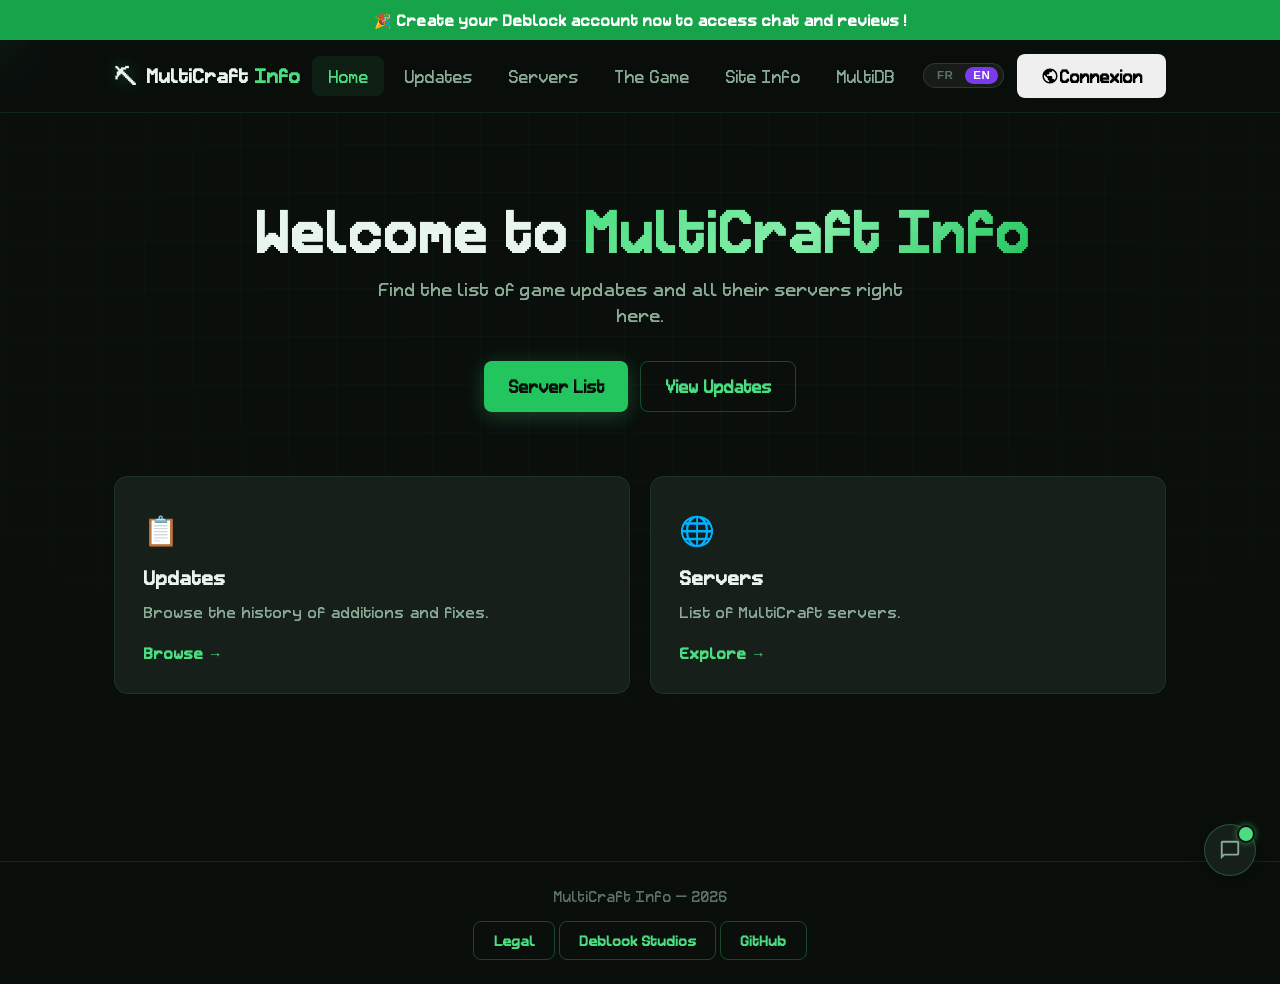
==== commit d20100f8: "add profile pic support" ====
--- a/index.html
+++ b/index.html
@@ -619,6 +619,30 @@
 
       <!-- Pseudo / Username -->
 
+      <!-- ── Photo de profil ── -->
+      <div class="profile-section profile-avatar-section">
+        <h3>Photo de profil</h3>
+        <div class="profile-avatar-wrapper">
+          <div class="profile-avatar-preview-wrap">
+            <img id="profile-avatar-preview" src="" alt="Avatar" class="profile-avatar-large">
+            <label for="profile-avatar-input" class="profile-avatar-edit-btn" title="Changer la photo">
+              <svg xmlns="http://www.w3.org/2000/svg" width="16" height="16" viewBox="0 0 24 24" fill="none" stroke="currentColor" stroke-width="2" stroke-linecap="round" stroke-linejoin="round"><path d="M21 15v4a2 2 0 0 1-2 2H5a2 2 0 0 1-2-2v-4"/><polyline points="17 8 12 3 7 8"/><line x1="12" y1="3" x2="12" y2="15"/></svg>
+            </label>
+          </div>
+          <div class="profile-avatar-info">
+            <p class="profile-avatar-hint">JPG, PNG ou GIF · max 2 Mo</p>
+            <input type="file" id="profile-avatar-input" accept="image/jpeg,image/png,image/gif,image/webp" style="display:none;">
+            <div class="profile-avatar-actions">
+              <button id="profile-avatar-save" class="btn btn-primary" disabled>Enregistrer</button>
+              <button id="profile-avatar-remove" class="btn btn-secondary">Supprimer</button>
+            </div>
+            <div id="profile-avatar-progress" class="profile-avatar-progress" hidden>
+              <div class="profile-avatar-progress-bar"></div>
+            </div>
+          </div>
+        </div>
+      </div>
+
       <div class="profile-section">
 
         <h3 data-i18n="profile.pseudo">Pseudo</h3>
